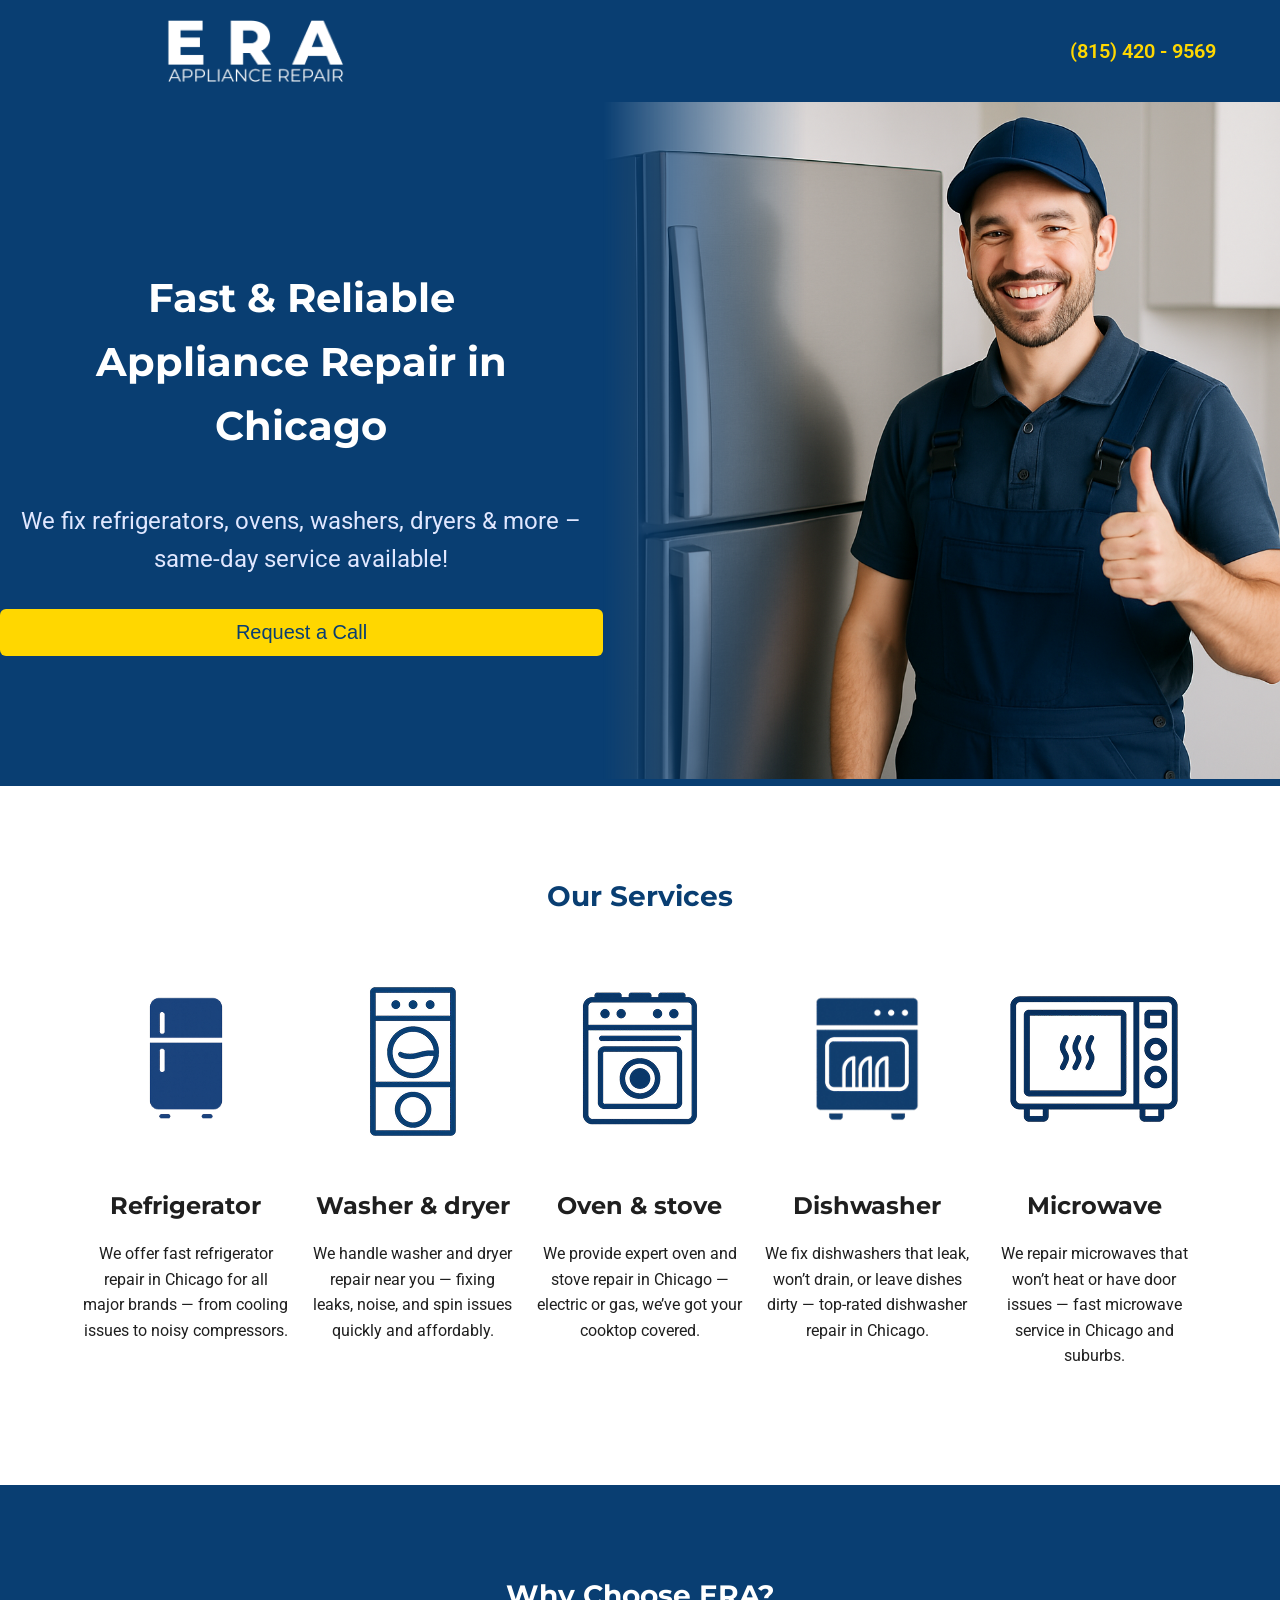
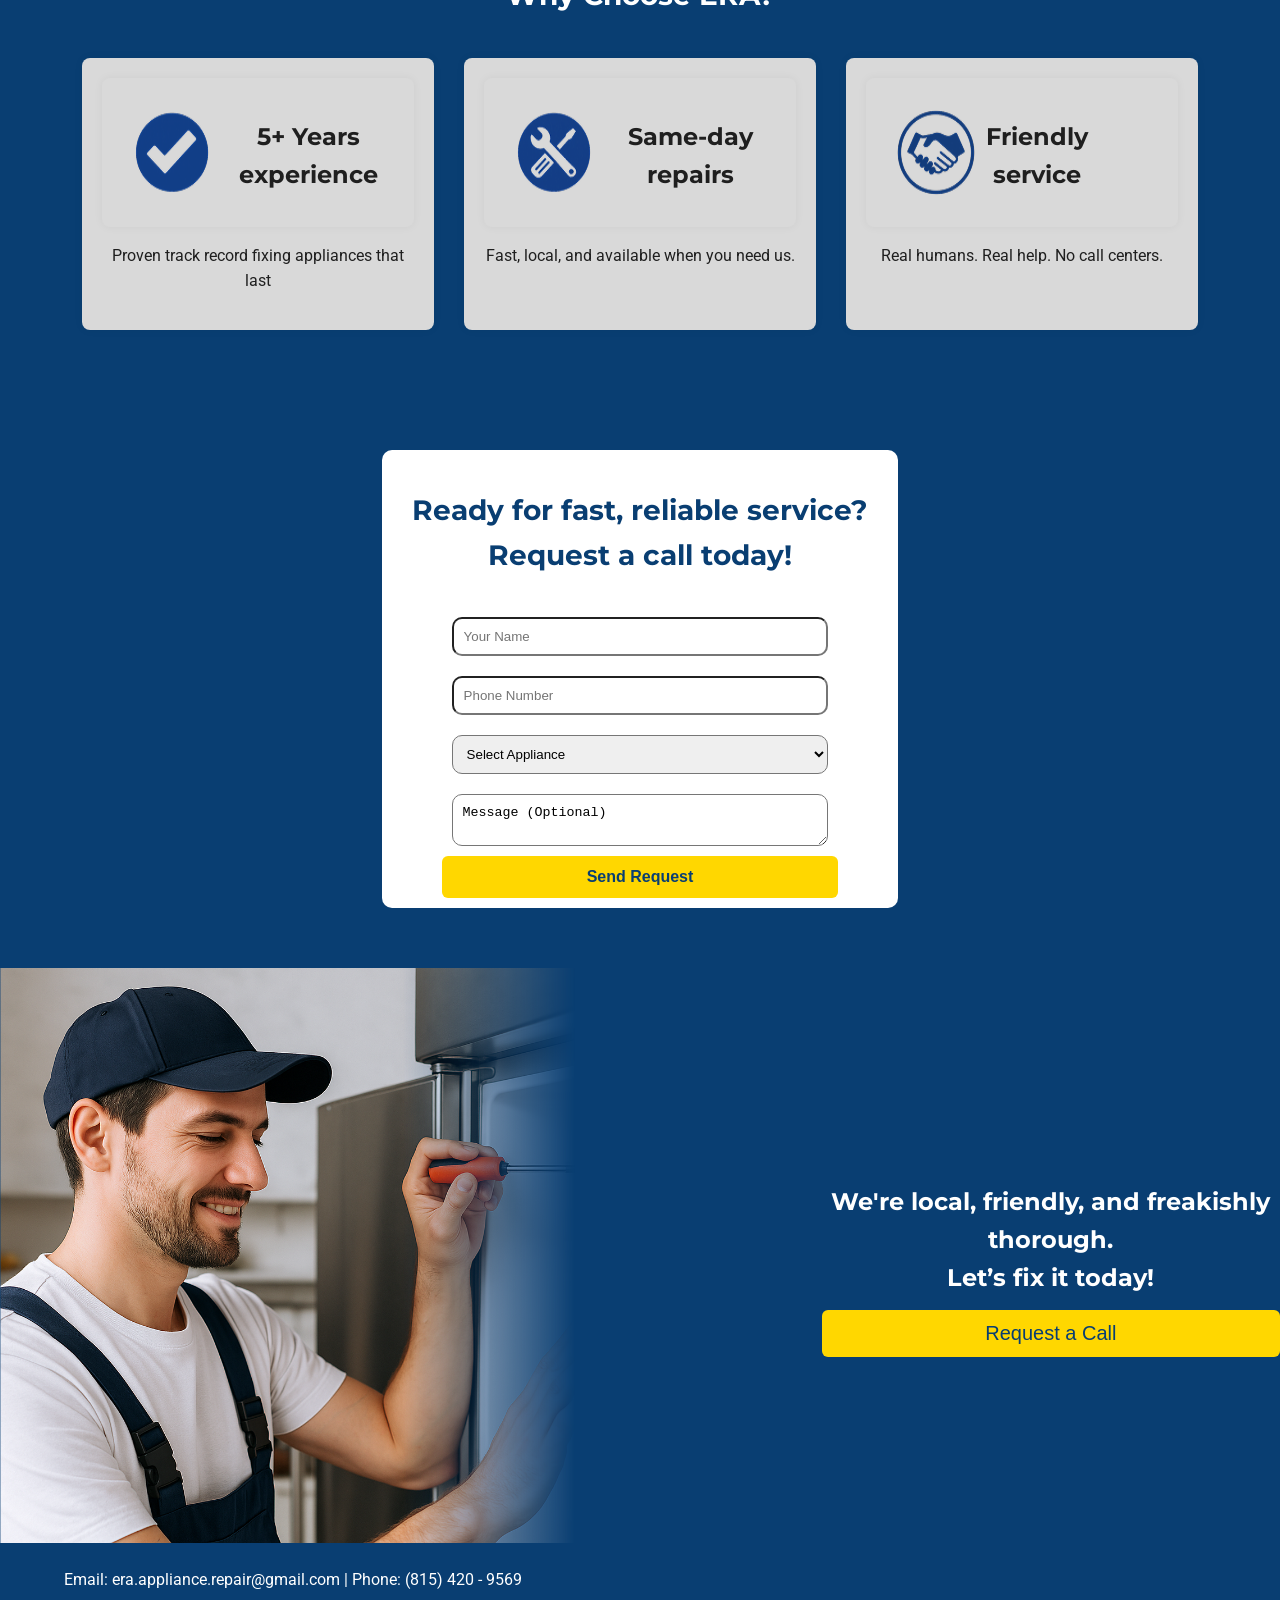
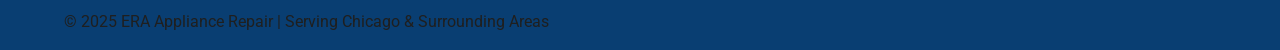
==== index.html @ 8a231f3a "Обновлены robots.txt и sitemap.xml под реальный домен" ====
<!DOCTYPE html>
<html lang="en">
<head>
  <meta charset="UTF-8">
  <meta name="viewport" content="width=device-width, initial-scale=1.0">
  <meta name="description" content="ERA Appliance Repair offers fast, reliable appliance repair services in Chicago. Same-day appointments available.">
  <meta name="keywords" content="appliance repair Chicago, refrigerator repair, washer dryer repair, oven stove repair, dishwasher repair, microwave repair">
  <meta name="author" content="ERA Appliance Repair">
  <title>ERA Appliance Repair | Fast & Reliable in Chicago</title>
  <title>ERA Appliance Repair | Chicago Appliance Services</title>
  <meta name="description" content="Fast, reliable appliance repair in Chicago. We fix refrigerators, washers, ovens, and more. Same-day service available.">
  <link rel="icon" href="images/favicon.png" type="image/png">
  <link href="https://fonts.googleapis.com/css2?family=Montserrat:wght@400;600;700&family=Roboto:wght@400;500&display=swap" rel="stylesheet">
  <link rel="stylesheet" href="styles.css">
</head>
<body>
  <header class="header">
    <div class="container">
      <img class="logo" src="Logo.png" alt="Logo Era Appliance Repair">
      <a class="call-now" href="tel:+18154209569">(815) 420 - 9569</a>
    </div>
  </header>
  <section class="hero">
    <div class="containerHero">
      <h2>Fast & Reliable Appliance Repair in Chicago</h2>
      <p>We fix refrigerators, ovens, washers, dryers & more – same-day service available!</p>
      <button class="cta-btn"><a class="requestCall" href="tel:+18154209569">Request a Call</a></button>
    </div>
    <div class="containerHero2">
      <img class="picHero" src="ChatGPT Image Apr 22, 2025, 09_10_21 PM.png" alt="Applince repair">
    </div>
  </section>
  <section class="services">
    <div class="container">
      <h3>Our Services</h3>
      <div class="service-grid">
        <div class="refrigerator">
          <img class="serviceIcon" src="refr.png" alt="Refrigerator Repair">
          <h2>Refrigerator</h2>
          <p>We offer fast refrigerator repair in Chicago for all major brands — from cooling issues to noisy compressors.</p>
        </div>
        <div class="washerDryer">
          <img class="serviceIcon" src="washer.png" alt="Washer and dryer Repair">
          <h2>Washer & dryer</h2>
          <p>We handle washer and dryer repair near you — fixing leaks, noise, and spin issues quickly and affordably.</p>
        </div>
        <div class="ovenStove">
          <img class="serviceIcon" src="oven.png" alt="Oven and stove Repair">
          <h2>Oven & stove</h2>
          <p>We provide expert oven and stove repair in Chicago — electric or gas, we’ve got your cooktop covered.</p>
        </div>
        <div class="dishwasher">
          <img class="serviceIcon" src="dish.png" alt="Dishwasher Repair">
          <h2>Dishwasher</h2>
          <p>We fix dishwashers that leak, won’t drain, or leave dishes dirty — top-rated dishwasher repair in Chicago.</p>
        </div>
        <div class="microwave">
          <img class="serviceIcon" src="micro.png" alt="Microwave Repair">
          <h2>Microwave</h2>
          <p>We repair microwaves that won’t heat or have door issues — fast microwave service in Chicago and suburbs.</p>
        </div>
      </div>
    </div>
  </section>
  <section class="why-choose">
    <div class="container">
      <h3>Why Choose ERA?</h3>
      <div class="why-grid">
        <div class="whyItem">
          <div class="whyItemInside">
            <img class="picWhy" src="whyItem1.png" alt="Choose appliance repair">
            <h2>5+ Years experience</h2>
          </div>
          <p>Proven track record fixing appliances that last</p>
        </div>
        <div class="whyItem">
          <div class="whyItemInside">
            <img class="picWhy" src="whyItem2.png" alt="Choose appliance repair">
            <h2>Same-day repairs</h2>
          </div>
          <p>Fast, local, and available when you need us.</p>
        </div>
        <div class="whyItem">
          <div class="whyItemInside">
            <img class="picWhy" src="whyItem3.png" alt="Choose appliance repair">
            <h2>Friendly <br> service</h2>
          </div>
          <p>Real humans. Real help. No call centers.</p>
        </div>
      </div>
    </div>
  </section>
  <section class="callback-form">
    <div class="containerForm">
      <h3>Ready for fast, reliable service? <br> Request a call today!</h3>
      <form action="https://formspree.io/f/xyyrgqja" method="POST">
        <input type="text" name="name" placeholder="Your Name" required>
        <input type="tel" name="phone" placeholder="Phone Number" required>
        <select name="appliance" required>
          <option value="">Select Appliance</option>
          <option value="refrigerator">Refrigerator</option>
          <option value="washer">Washer / Dryer</option>
          <option value="oven">Oven / Stove</option>
          <option value="dishwasher">Dishwasher</option>
          <option value="microwave">Microwave</option>
        </select>
        <textarea name="message" >Message (Optional)</textarea>
        <input type="text" name="_gotcha" style="display:none">
        <input type="hidden" name="_subject" value="New request from ERA Appliance Repair">
        <button class="cta-btn" type="submit">Send Request</button>
      </form>
    </div>
  </section>
  <section class="closing">
    <div class="containerFinal">
      <div>
        <img class="picFinal" src="Refrigerator Repair in Progress.png">
      </div>
      <div class="finalInside">        
        <h2 class="finalInsideTxt">We're local, friendly, and freakishly thorough. <br> Let’s fix it today!</h2>
        <button class="cta-btn"><a class="requestCall" href="tel:+18154209569">Request a Call</a></button>
      </div>
    </div>
  </section>
  <footer class="footer">
    <div class="container">
      <p class="footerTxt">Email: <a href="mailto:era.appliance.repair@gmail.com">era.appliance.repair@gmail.com</a> | Phone: <a href="tel:+18154209569">(815) 420 - 9569</a></p>
      <p>&copy; 2025 ERA Appliance Repair | Serving Chicago & Surrounding Areas</p> 
    </div>
  </footer>
</body>
</html>
---- styles.css ----
body {
    margin: 0;
    font-family: 'Roboto', sans-serif;
    background-color: #093E72;
    color: #1f1f1f;
    line-height: 1.6;
  }
  h1, h2, h3 {
    font-family: 'Montserrat', sans-serif;
    margin-bottom: 0.5em;
  }
  .container {
    width: 90%;
    max-width: 1200px;
    margin: 0 auto;
  }
  .cta-btn {
    background-color: #FFD700;
    color: #093E72;
    border: none;
    padding: 12px 24px;
    font-size: 16px;
    font-weight: 600;
    cursor: pointer;
    border-radius: 6px;
    transition: background-color 0.3s ease;
  }
  .cta-btn:hover {
    background-color: #f6c800;
  }
  .header {
    background-color: #093E72;
    color: white;
    padding: 20px 0;
  }
  .header .container {
    display: flex;
    justify-content: space-between;
    align-items: center;
  }
  .logo {
    width: 180px;
    margin-left: 100px;
  }
  .call-now {
    color: #FFD700;
    text-decoration: none;
    font-weight: 600;
    font-size: 20px;
  }
  .hero {
    display: flex;
    background-color: #093E72;
    text-align: center;
  }
  .containerHero {
    display: flex;
    flex-direction: column;
    justify-content: center;
  }
  .picHero {
    width: 100%;
    height: auto;
    -webkit-mask-image: linear-gradient(to right, transparent 0%, black 30%);
    mask-image: linear-gradient(to right, transparent 0%, black 30%);
  }
  .hero h2 {
    font-size: 40px;
    color: #ffffff;
    width: 80%;
    align-self: center;
  }
  .hero p {
    font-size: 24px;
    color: #E0E7FF;
    margin-bottom: 30px;
  }
  .requestCall {
    color: #093E72;
    text-decoration: none;
    font-weight: 500;
    font-size: 20px;
  }
  .services {
    padding: 60px 20px;
    background-color: #ffffff;
    text-align: center;
  }
  .serviceIcon {
    width: 200px;
  }
  .services h3 {
    font-size: 28px;
    color: #093E72;
    margin-bottom: 40px;
  }
  .service-grid {
    display: grid;
    grid-template-columns: repeat(auto-fit, minmax(200px, 1fr));
    gap: 20px;
    margin-bottom: 40px;
  }
  .why-choose {
    padding: 60px 20px;
    text-align: center;
  }
  .whyItem {
    display: flex;
    flex-direction: column;
  }
  .whyItemInside {
    display: flex;
  }
  .why-choose h3 {
    font-size: 28px;
    color: #fff;
    margin-bottom: 40px;
  }
  .why-grid {
    display: grid;
    grid-template-columns: repeat(auto-fit, minmax(220px, 1fr));
    gap: 30px;
  }
  .why-grid div {
    background: #D9D9D9;
    border-radius: 8px;
    padding: 20px;
    box-shadow: 0 0 10px rgba(0, 0, 0, 0.05);
  }
  .callback-form {
    padding: 60px 20px;
    text-align: center;
  }
  input, select, textarea {
    padding: 10px;
    border-radius: 10px;
    margin: 10px;
  }
  form {
    width: 80%;
  }
  .containerForm {
    display: flex;
    flex-direction: column;
 border-radius: 10px;
    align-items: center;
    width: 40%;
 padding: 10px;
    margin: 0 auto;
    background-color: #ffffff;
  }
  .callback-form h3 {
    font-size: 28px;
    color: #093E72;
    margin-bottom: 30px;
  }
  .callback-form form {
    max-width: 500px;
    margin: 0 auto;
    display: flex;
    flex-direction: column;
  }
  .containerFinal {
    display: flex;
  }
 .picFinal {
  width: 70%;
  height: auto;
  transform: scaleX(-1);
  -webkit-mask-image: linear-gradient(to right, transparent 0%, black 30%);
  mask-image: linear-gradient(to right, transparent 0%, black 30%);
 }
 .finalInside {
  display: flex;
  flex-direction: column;
  justify-content: center;
 }
 .finalInsideTxt {
  color: #ffffff;
  text-align: center;
 }
 .footerTxt {
  color: #fff;
 }
 a {
  text-decoration: none;
  color: #fff;
 }
 html {
  scroll-behavior: smooth;
}
 @media (max-width: 768px) {
  .header .container {
    flex-direction: column;
    gap: 10px;
    text-align: center;
  }
  .service-grid,
  .why-grid {
    grid-template-columns: 1fr !important;
  }
  .callback-form form {
    width: 100%;
  }
  .cta-btn {
    width: 100%;
  }
  img {
    max-width: 100%;
    height: auto;
  }
  .hero h2 {
    font-size: 28px;
  }
  .hero p {
    font-size: 16px;
  }
}
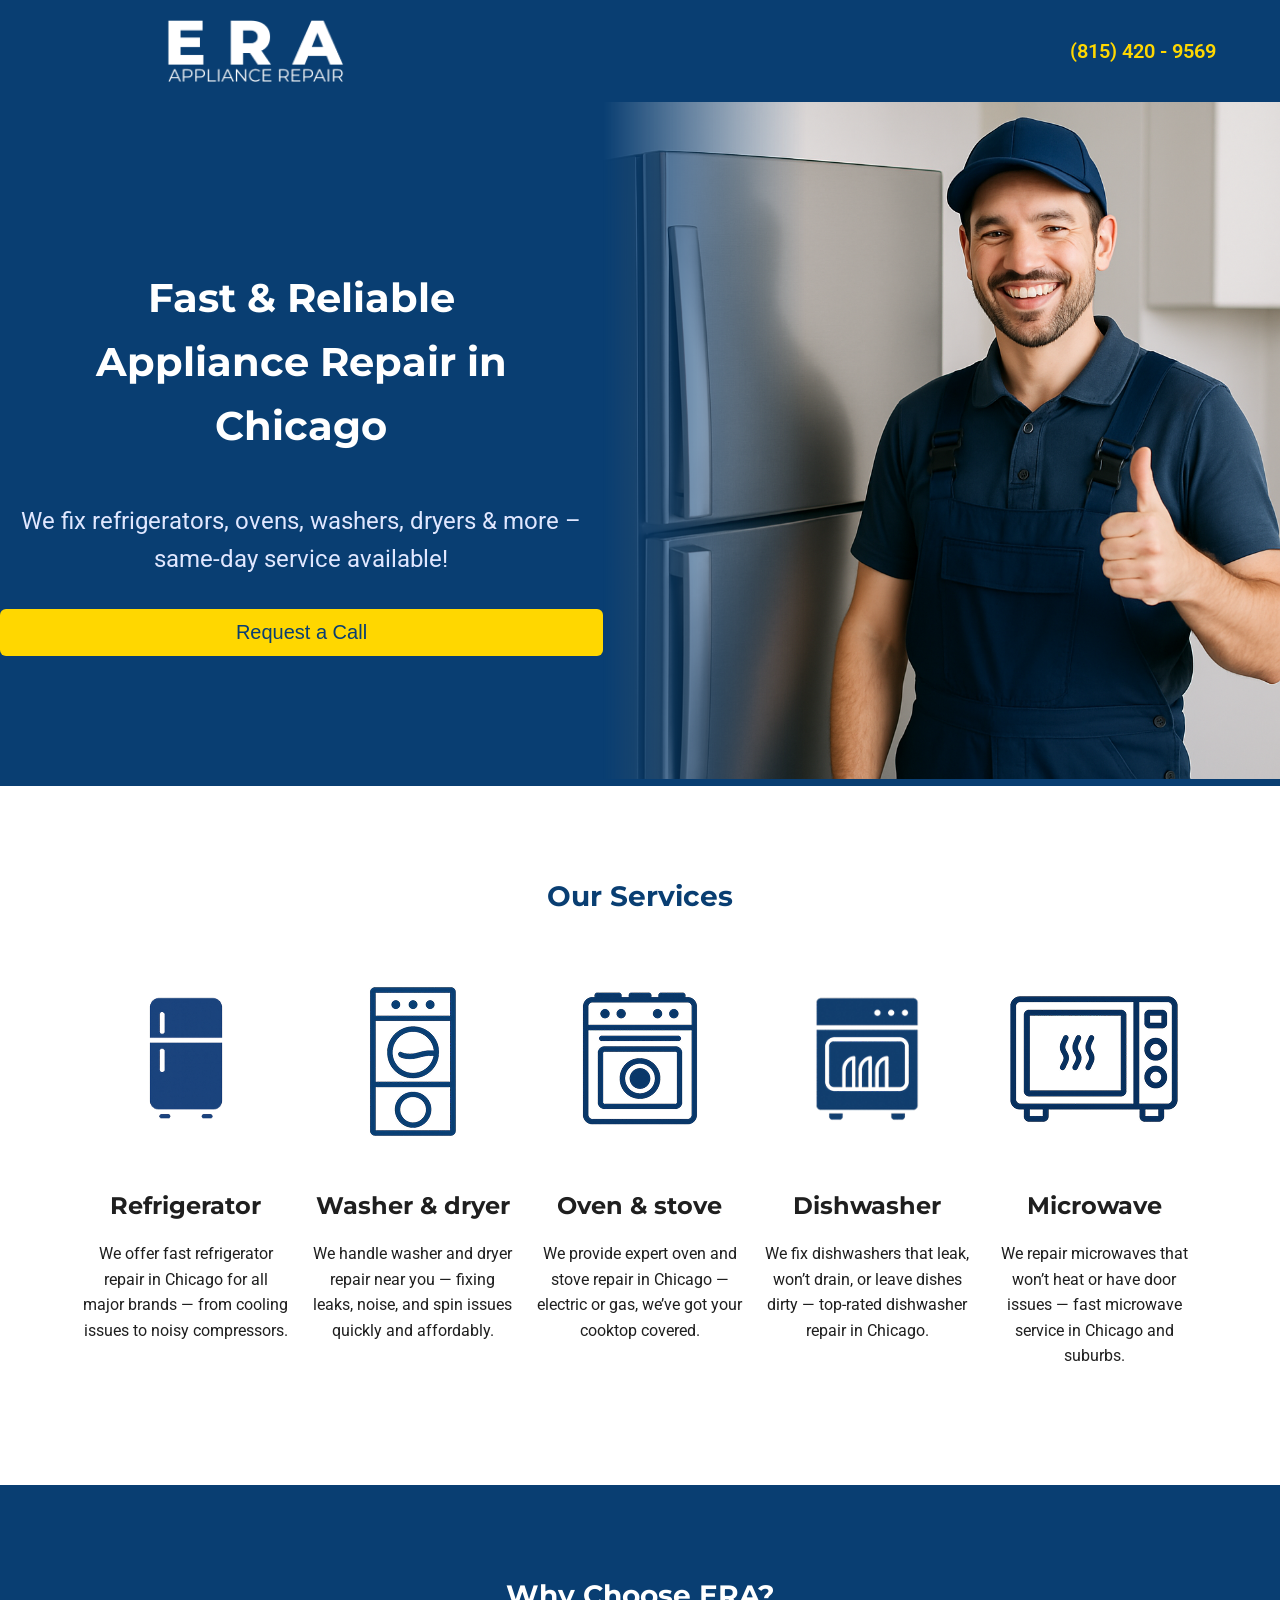
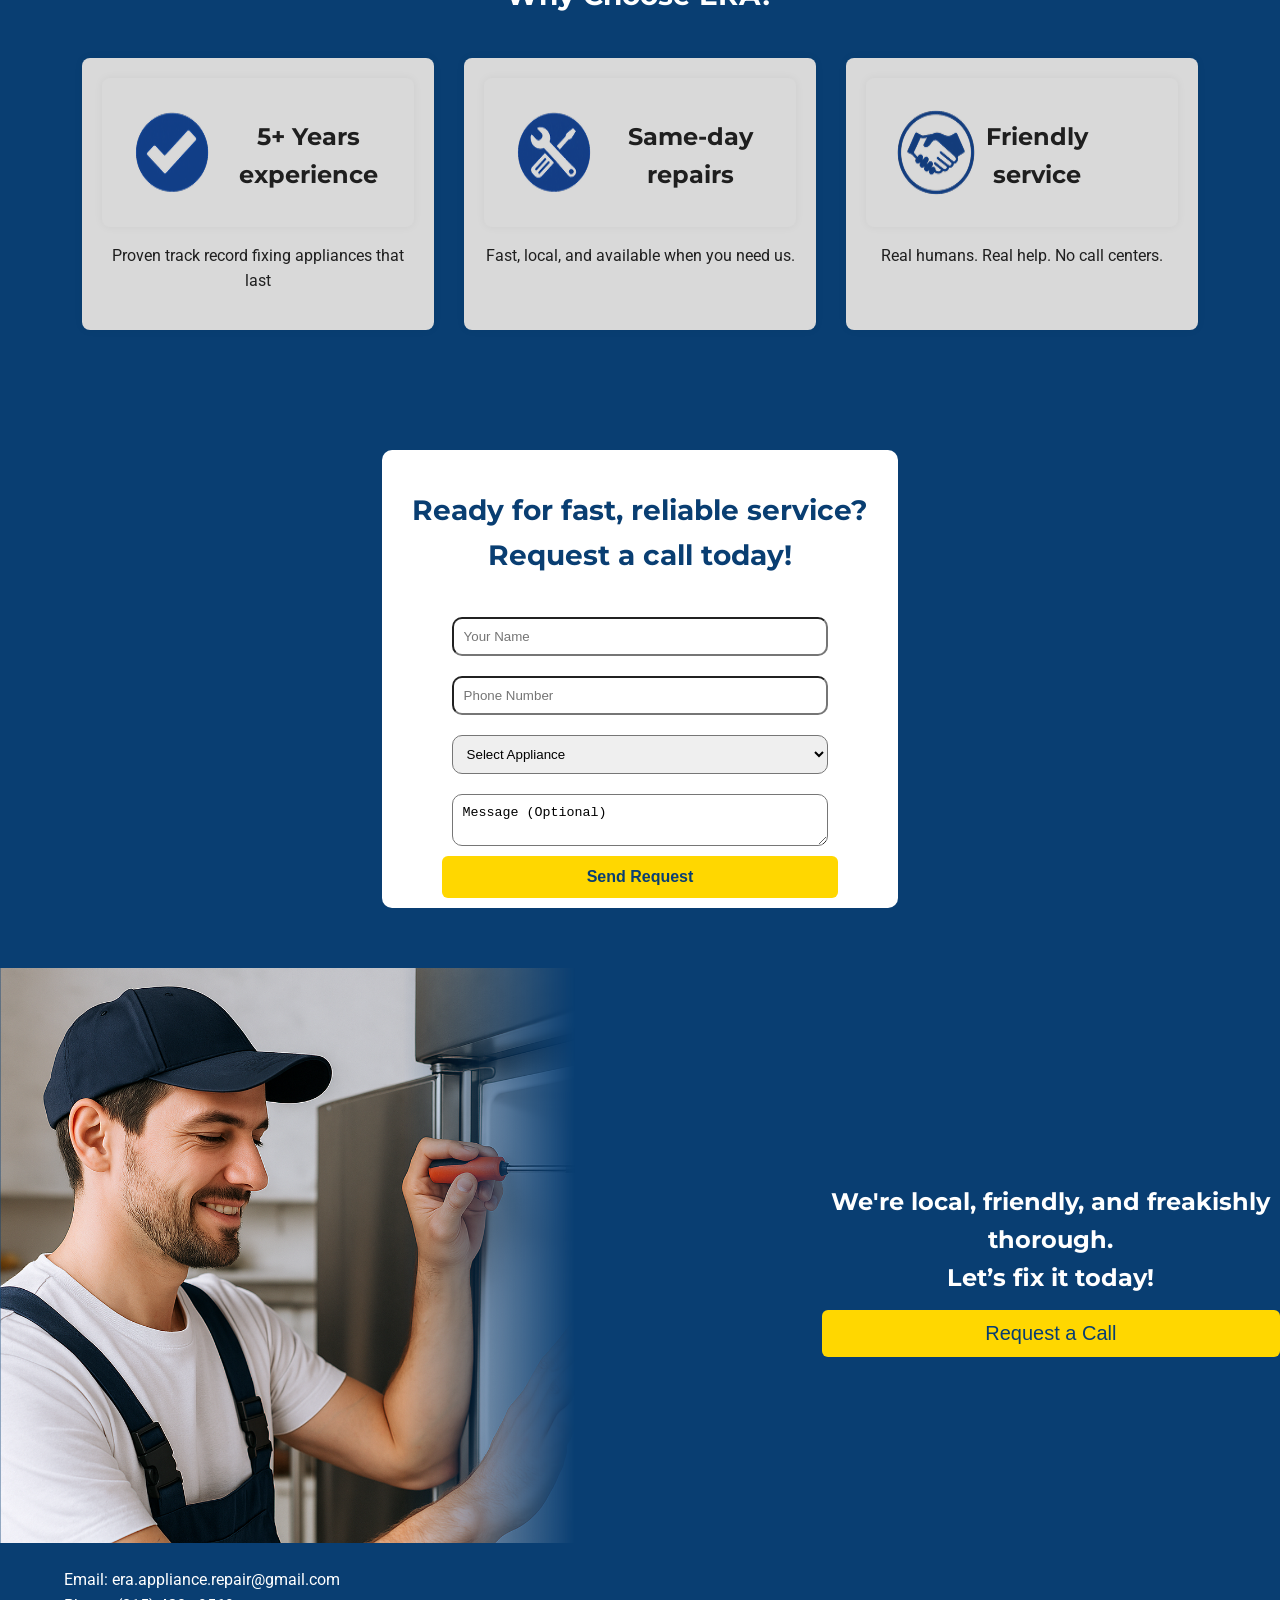
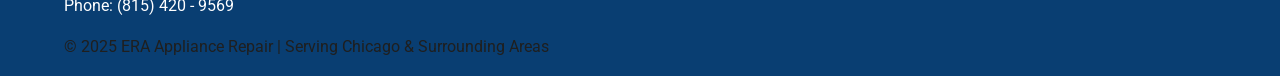
==== commit 8baf3dac: "Обновлены robots.txt и sitemap.xml под реальный домен" ====
--- a/index.html
+++ b/index.html
@@ -124,7 +124,7 @@
   </section>
   <footer class="footer">
     <div class="container">
-      <p class="footerTxt">Email: <a href="mailto:era.appliance.repair@gmail.com">era.appliance.repair@gmail.com</a> | Phone: <a href="tel:+18154209569">(815) 420 - 9569</a></p>
+      <p class="footerTxt">Email: <a href="mailto:era.appliance.repair@gmail.com">era.appliance.repair@gmail.com</a> <br> Phone: <a href="tel:+18154209569">(815) 420 - 9569</a></p>
       <p>&copy; 2025 ERA Appliance Repair | Serving Chicago & Surrounding Areas</p> 
     </div>
   </footer>
--- a/styles.css
+++ b/styles.css
@@ -195,6 +195,10 @@
     gap: 10px;
     text-align: center;
   }
+ .hero {
+  display: flex;
+  flex-direction: column;
+ }
   .service-grid,
   .why-grid {
     grid-template-columns: 1fr !important;
@@ -215,4 +219,17 @@
   .hero p {
     font-size: 16px;
   }
+  .logo {
+    margin: 0;
+  }
+  .serviceIcon {
+    width: 100px;
+  }
+  .containerForm {
+    width: 80%;
+  }
+  .containerFinal {
+    display: flex;
+    flex-direction: column;
+  }
 }
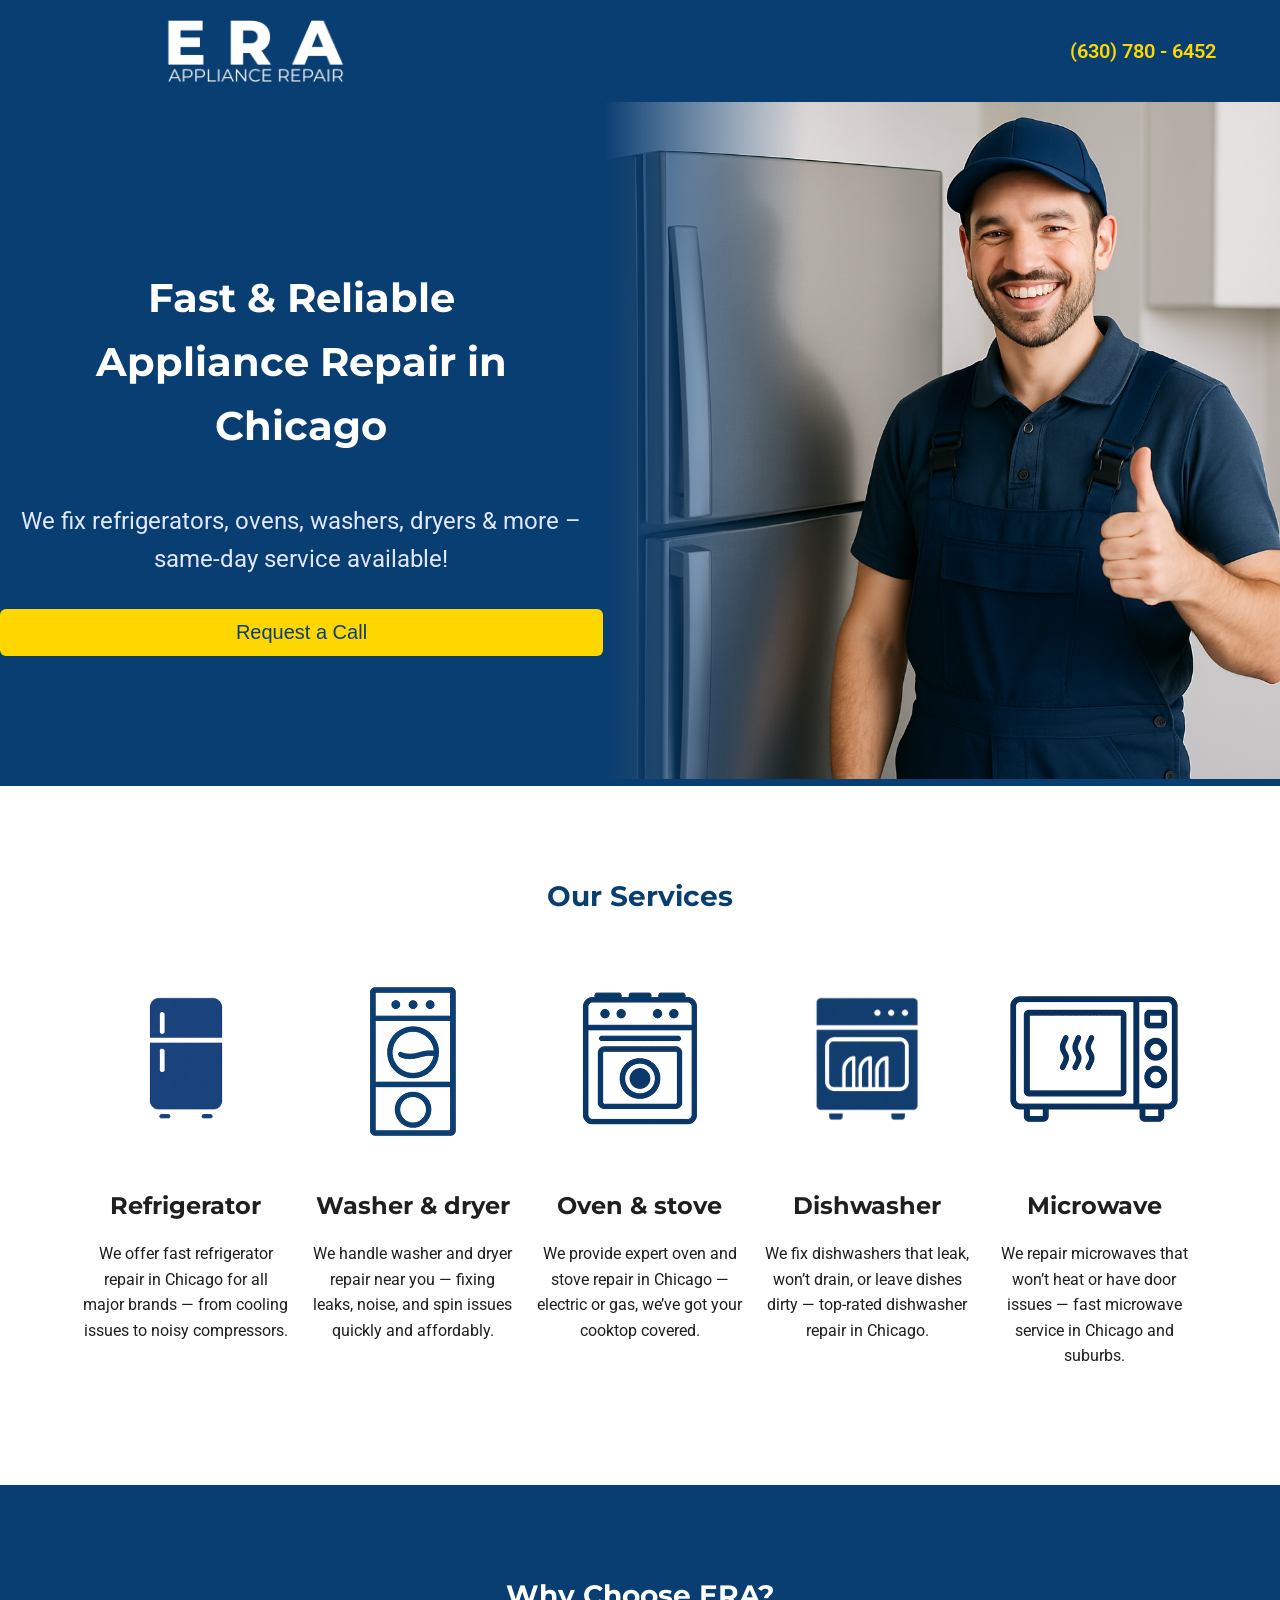
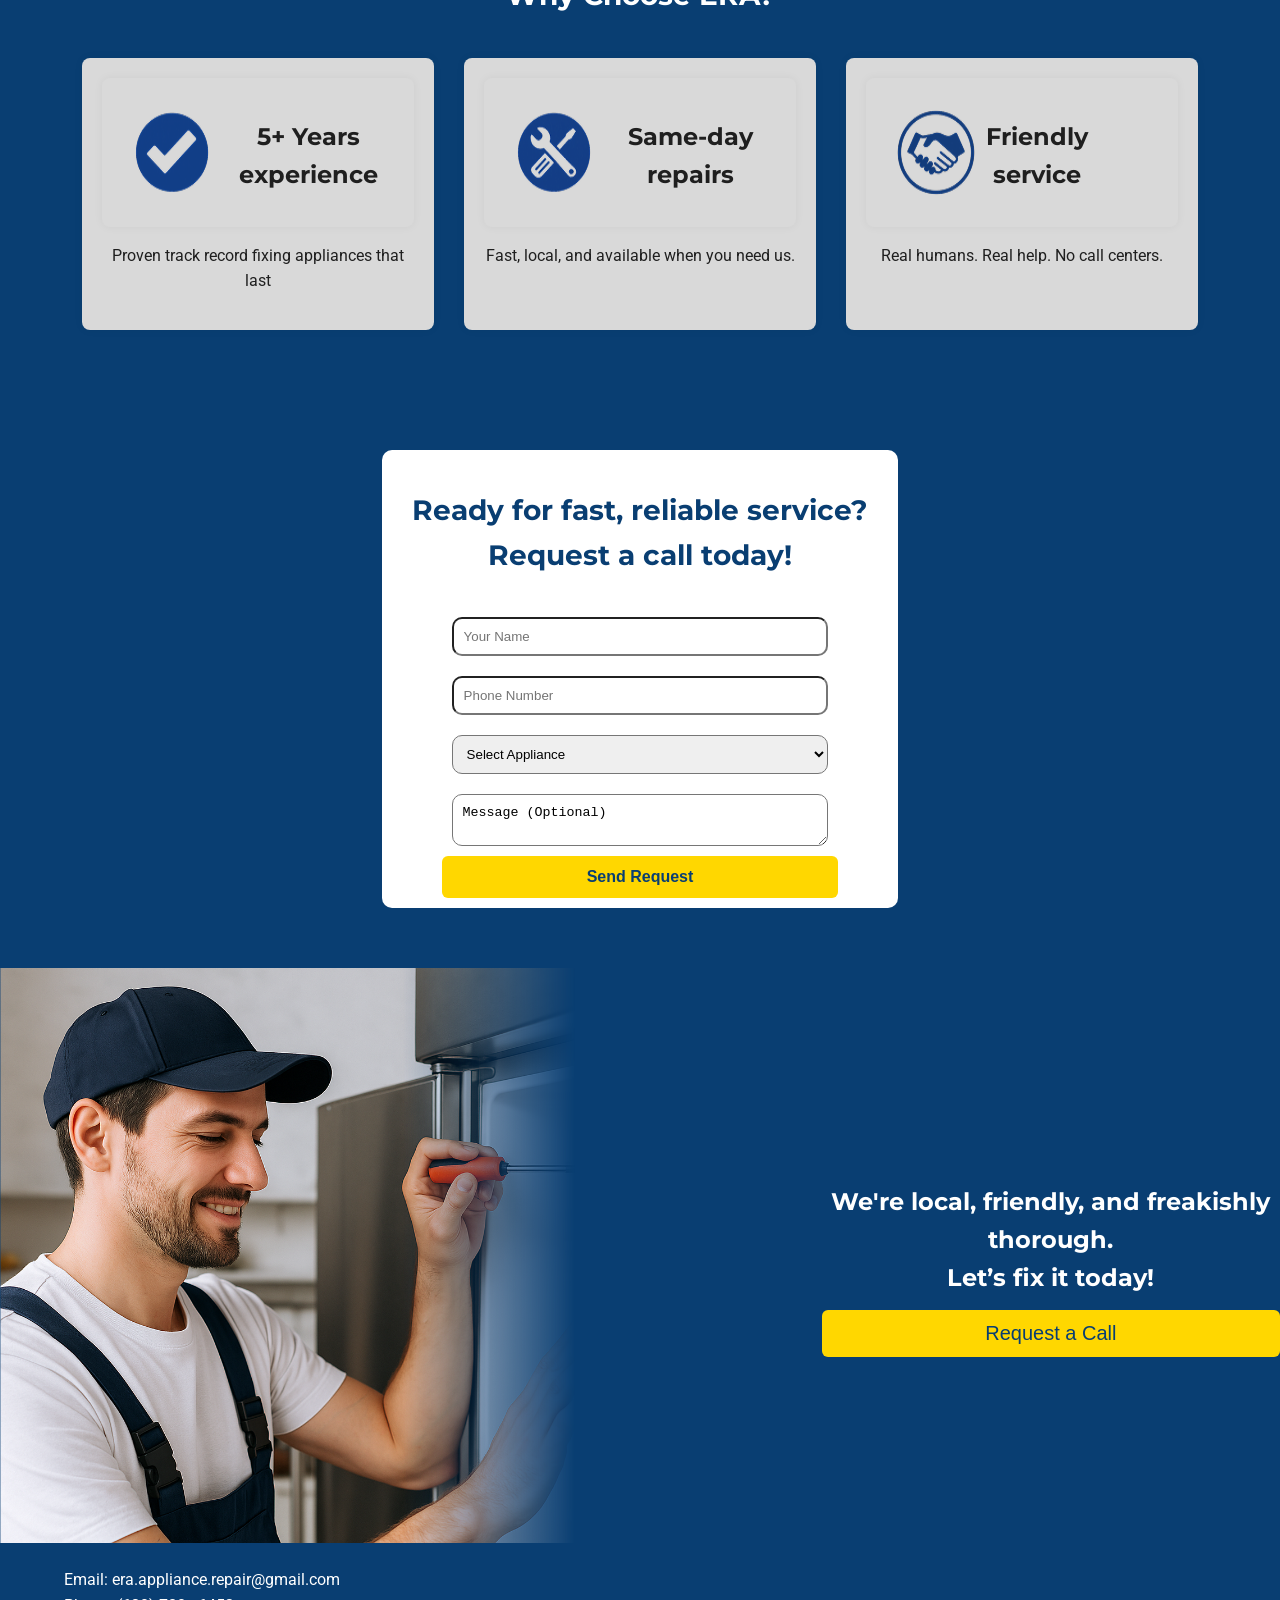
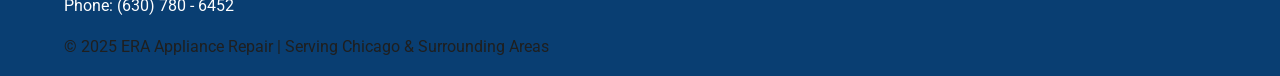
==== commit 54906477: "new tel" ====
--- a/index.html
+++ b/index.html
@@ -17,14 +17,14 @@
   <header class="header">
     <div class="container">
       <img class="logo" src="Logo.png" alt="Logo Era Appliance Repair">
-      <a class="call-now" href="tel:+18154209569">(815) 420 - 9569</a>
+      <a class="call-now" href="tel:+16307806452">(630) 780 - 6452</a>
     </div>
   </header>
   <section class="hero">
     <div class="containerHero">
       <h2>Fast & Reliable Appliance Repair in Chicago</h2>
       <p>We fix refrigerators, ovens, washers, dryers & more – same-day service available!</p>
-      <button class="cta-btn"><a class="requestCall" href="tel:+18154209569">Request a Call</a></button>
+      <button class="cta-btn"><a class="requestCall" href="tel:+16307806452">Request a Call</a></button>
     </div>
     <div class="containerHero2">
       <img class="picHero" src="ChatGPT Image Apr 22, 2025, 09_10_21 PM.png" alt="Applince repair">
@@ -124,7 +124,7 @@
   </section>
   <footer class="footer">
     <div class="container">
-      <p class="footerTxt">Email: <a href="mailto:era.appliance.repair@gmail.com">era.appliance.repair@gmail.com</a> <br> Phone: <a href="tel:+18154209569">(815) 420 - 9569</a></p>
+      <p class="footerTxt">Email: <a href="mailto:era.appliance.repair@gmail.com">era.appliance.repair@gmail.com</a> <br> Phone: <a href="tel:+16307806452">(630) 780 - 6452</a></p>
       <p>&copy; 2025 ERA Appliance Repair | Serving Chicago & Surrounding Areas</p> 
     </div>
   </footer>
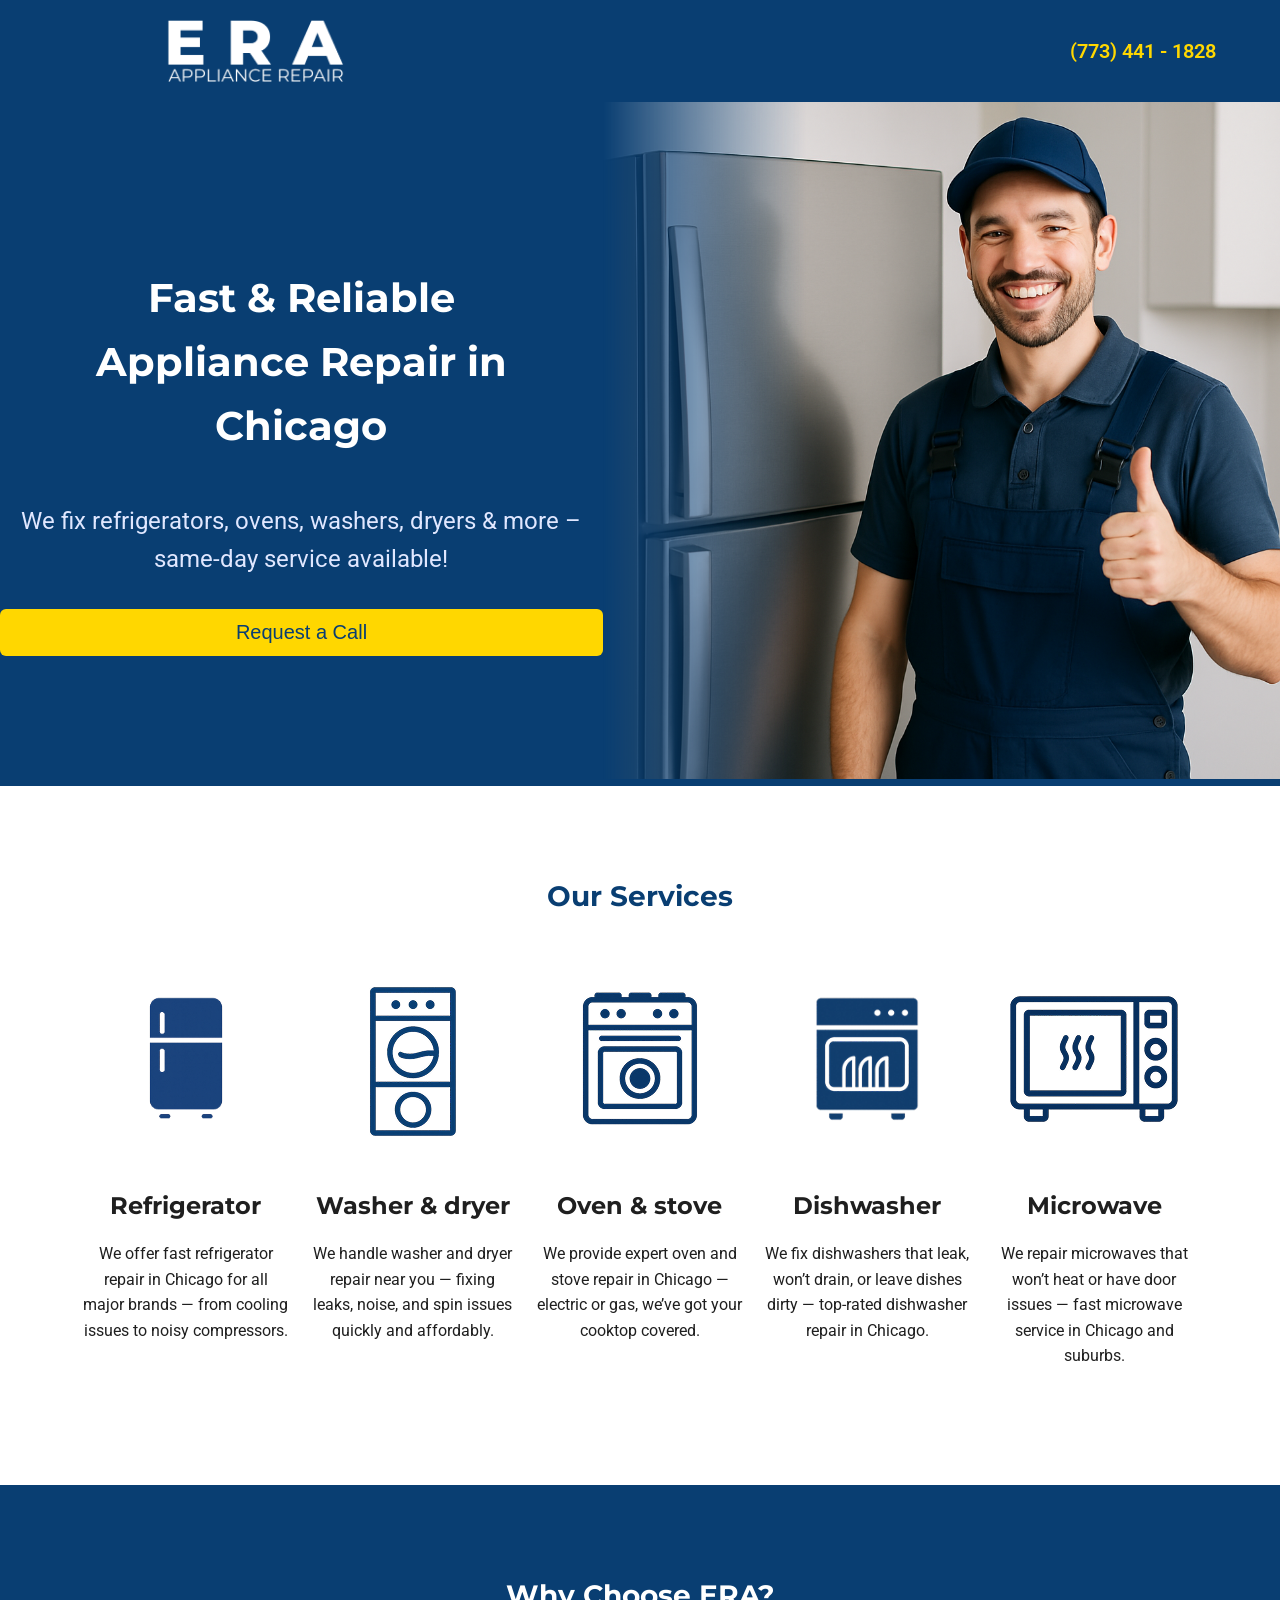
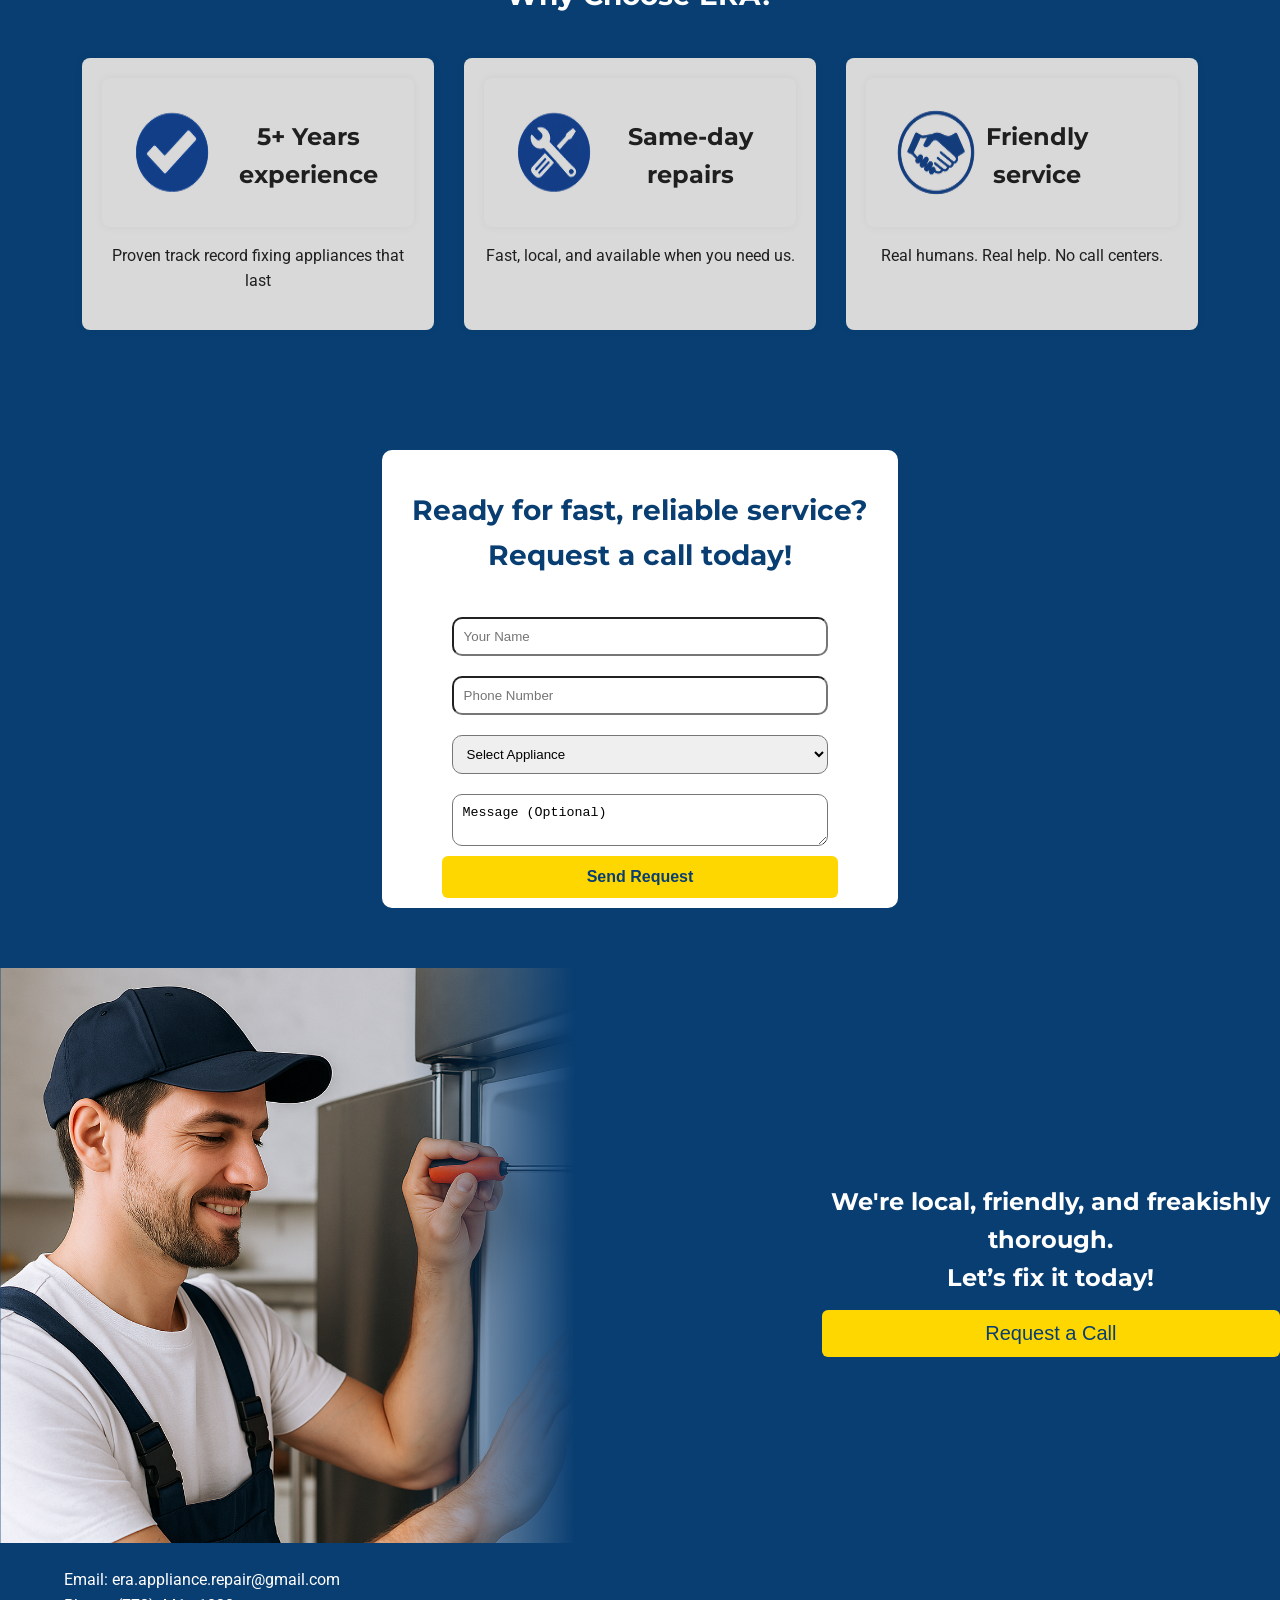
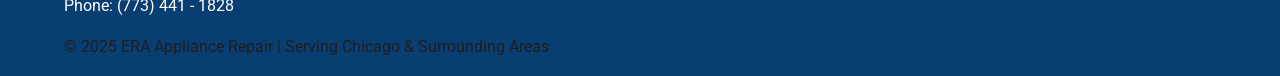
==== commit 1daf45bc: "new" ====
--- a/index.html
+++ b/index.html
@@ -17,14 +17,14 @@
   <header class="header">
     <div class="container">
       <img class="logo" src="Logo.png" alt="Logo Era Appliance Repair">
-      <a class="call-now" href="tel:+16307806452">(630) 780 - 6452</a>
+      <a class="call-now" href="tel:+17734411828">(773) 441 - 1828</a>
     </div>
   </header>
   <section class="hero">
     <div class="containerHero">
       <h2>Fast & Reliable Appliance Repair in Chicago</h2>
       <p>We fix refrigerators, ovens, washers, dryers & more – same-day service available!</p>
-      <button class="cta-btn"><a class="requestCall" href="tel:+16307806452">Request a Call</a></button>
+      <button class="cta-btn"><a class="requestCall" href="tel:+17734411828">Request a Call</a></button>
     </div>
     <div class="containerHero2">
       <img class="picHero" src="ChatGPT Image Apr 22, 2025, 09_10_21 PM.png" alt="Applince repair">
@@ -118,13 +118,13 @@
       </div>
       <div class="finalInside">        
         <h2 class="finalInsideTxt">We're local, friendly, and freakishly thorough. <br> Let’s fix it today!</h2>
-        <button class="cta-btn"><a class="requestCall" href="tel:+18154209569">Request a Call</a></button>
+        <button class="cta-btn"><a class="requestCall" href="tel:+17734411828">Request a Call</a></button>
       </div>
     </div>
   </section>
   <footer class="footer">
     <div class="container">
-      <p class="footerTxt">Email: <a href="mailto:era.appliance.repair@gmail.com">era.appliance.repair@gmail.com</a> <br> Phone: <a href="tel:+16307806452">(630) 780 - 6452</a></p>
+      <p class="footerTxt">Email: <a href="mailto:era.appliance.repair@gmail.com">era.appliance.repair@gmail.com</a> <br> Phone: <a href="tel:+17734411828">(773) 441 - 1828</a></p>
       <p>&copy; 2025 ERA Appliance Repair | Serving Chicago & Surrounding Areas</p> 
     </div>
   </footer>
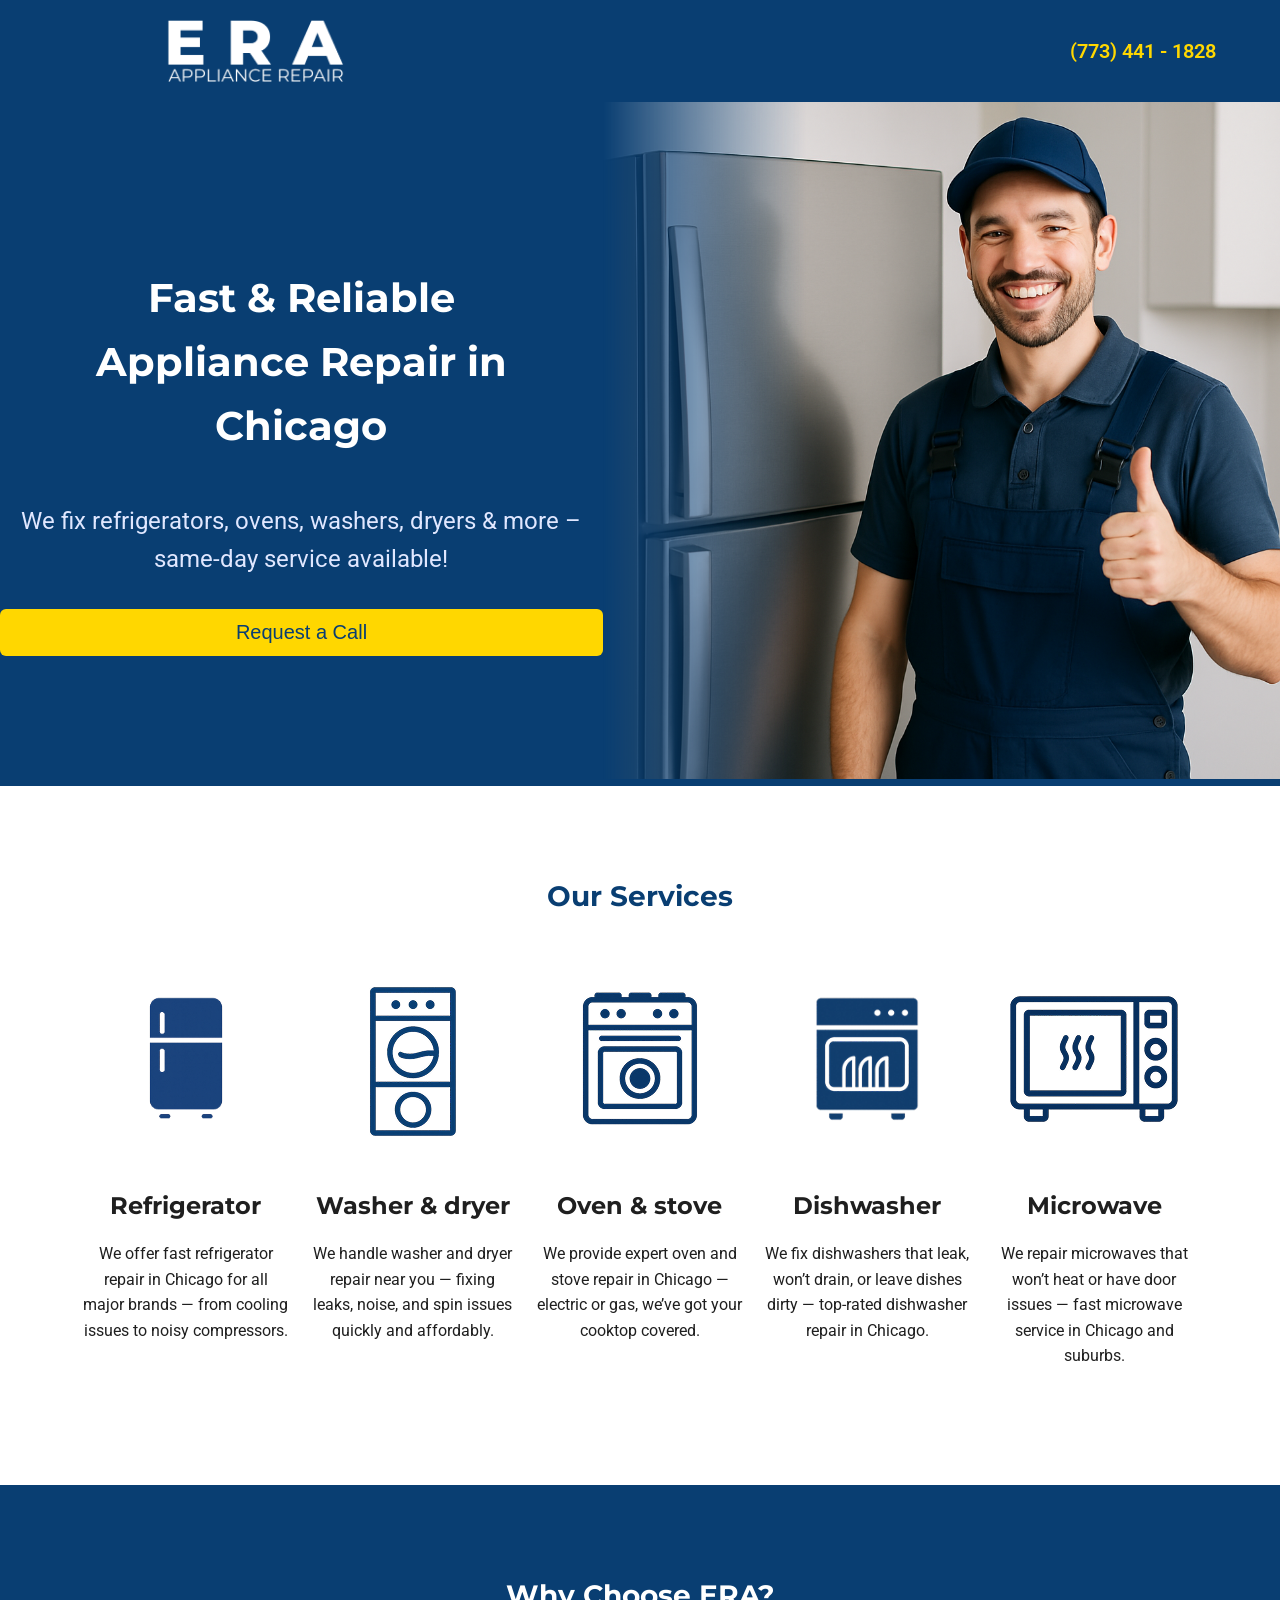
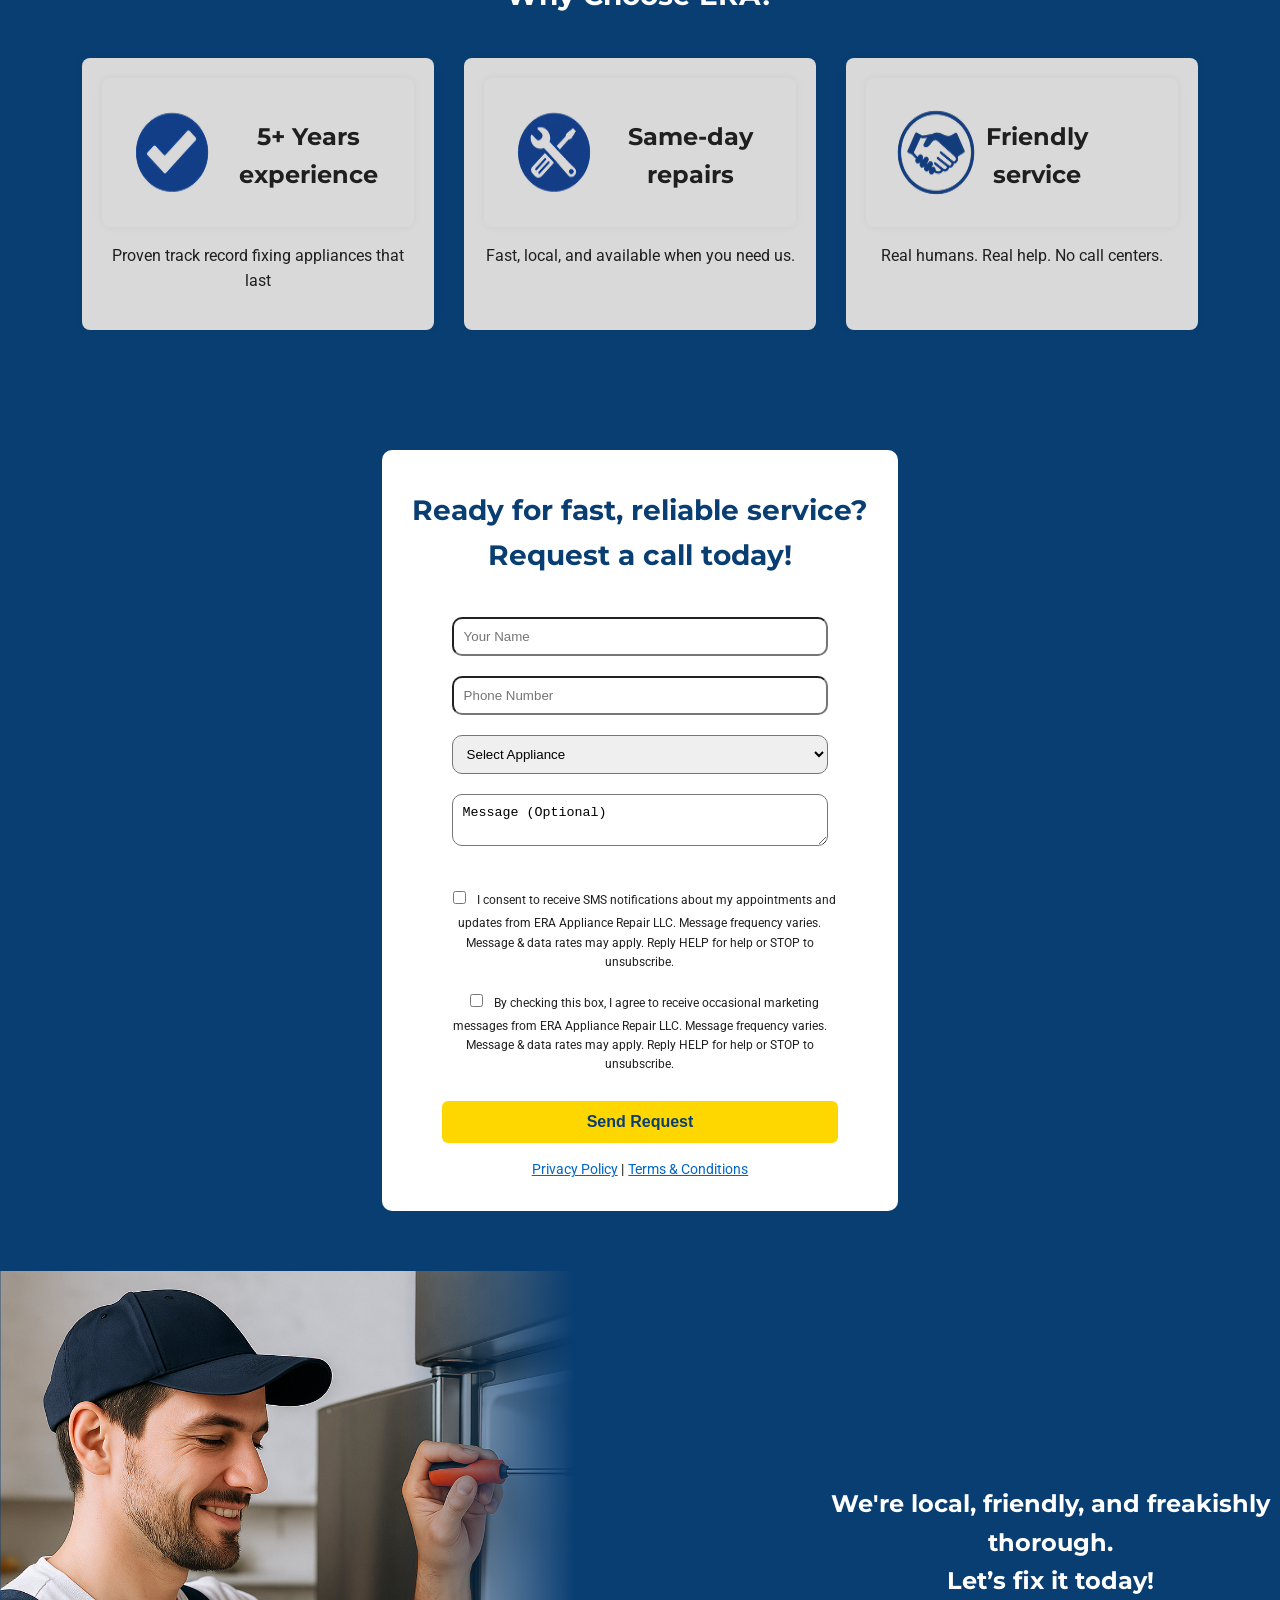
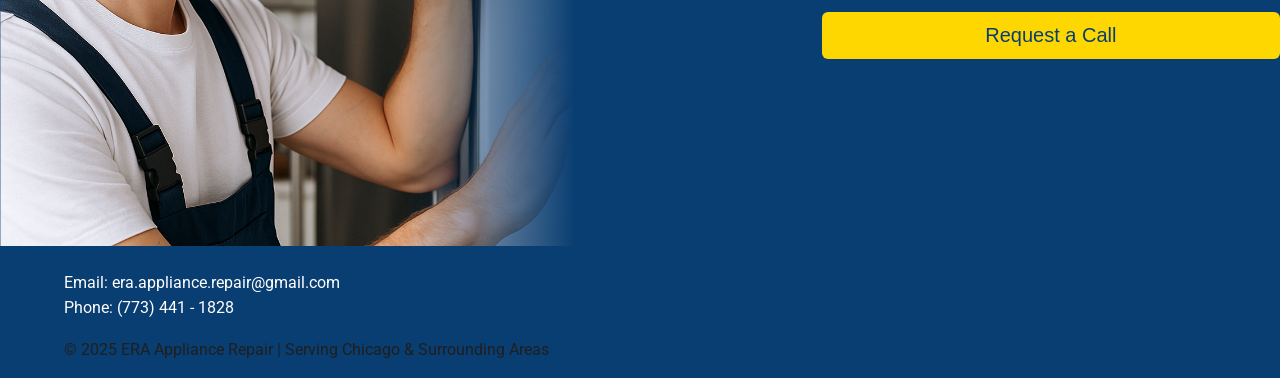
==== commit df677d20: "new" ====
--- a/index.html
+++ b/index.html
@@ -94,9 +94,9 @@
     <div class="containerForm">
       <h3>Ready for fast, reliable service? <br> Request a call today!</h3>
       <form action="https://formspree.io/f/xyyrgqja" method="POST">
-        <input type="text" name="name" placeholder="Your Name" required>
-        <input type="tel" name="phone" placeholder="Phone Number" required>
-        <select name="appliance" required>
+        <input type="text" name="name" placeholder="Your Name">
+        <input type="tel" name="phone" placeholder="Phone Number">
+        <select name="appliance">
           <option value="">Select Appliance</option>
           <option value="refrigerator">Refrigerator</option>
           <option value="washer">Washer / Dryer</option>
@@ -107,7 +107,20 @@
         <textarea name="message" >Message (Optional)</textarea>
         <input type="text" name="_gotcha" style="display:none">
         <input type="hidden" name="_subject" value="New request from ERA Appliance Repair">
+        <div class="chckbx" style="margin: 25px 0 15px 0;">
+          <label style="display: block; margin-bottom: 12px; cursor: pointer;"><input type="checkbox" name="consent" style="margin-right: 8px;">
+          I consent to receive SMS notifications about my appointments and updates from ERA Appliance Repair LLC. Message frequency varies. Message & data rates may apply. Reply HELP for help or STOP to unsubscribe.
+          </label>
+          <label style="display: block; margin-bottom: 12px; cursor: pointer;"><input type="checkbox" name="message" style="margin-right: 8px;">
+          By checking this box, I agree to receive occasional marketing messages from ERA Appliance Repair LLC. Message frequency varies. Message & data rates may apply. Reply HELP for help or STOP to unsubscribe.
+          </label>
+        </div>
         <button class="cta-btn" type="submit">Send Request</button>
+        <div style="text-align: center; margin: 15px 0 20px 0; font-size: 14px;">
+          <a href="privacy-policy.html" target="_blank" style="color: #0066cc; text-decoration: underline;">Privacy Policy</a>
+          <span style="margin: 0.8px;">|</span>
+          <a href="terms.html" target="_blank" style="color: #0066cc; text-decoration: underline;">Terms & Conditions</a>
+        </div>
       </form>
     </div>
   </section>
--- a/styles.css
+++ b/styles.css
@@ -189,6 +189,9 @@
  html {
   scroll-behavior: smooth;
 }
+ .chckbx {
+  font-size: 12px;
+ }
  @media (max-width: 768px) {
   .header .container {
     flex-direction: column;
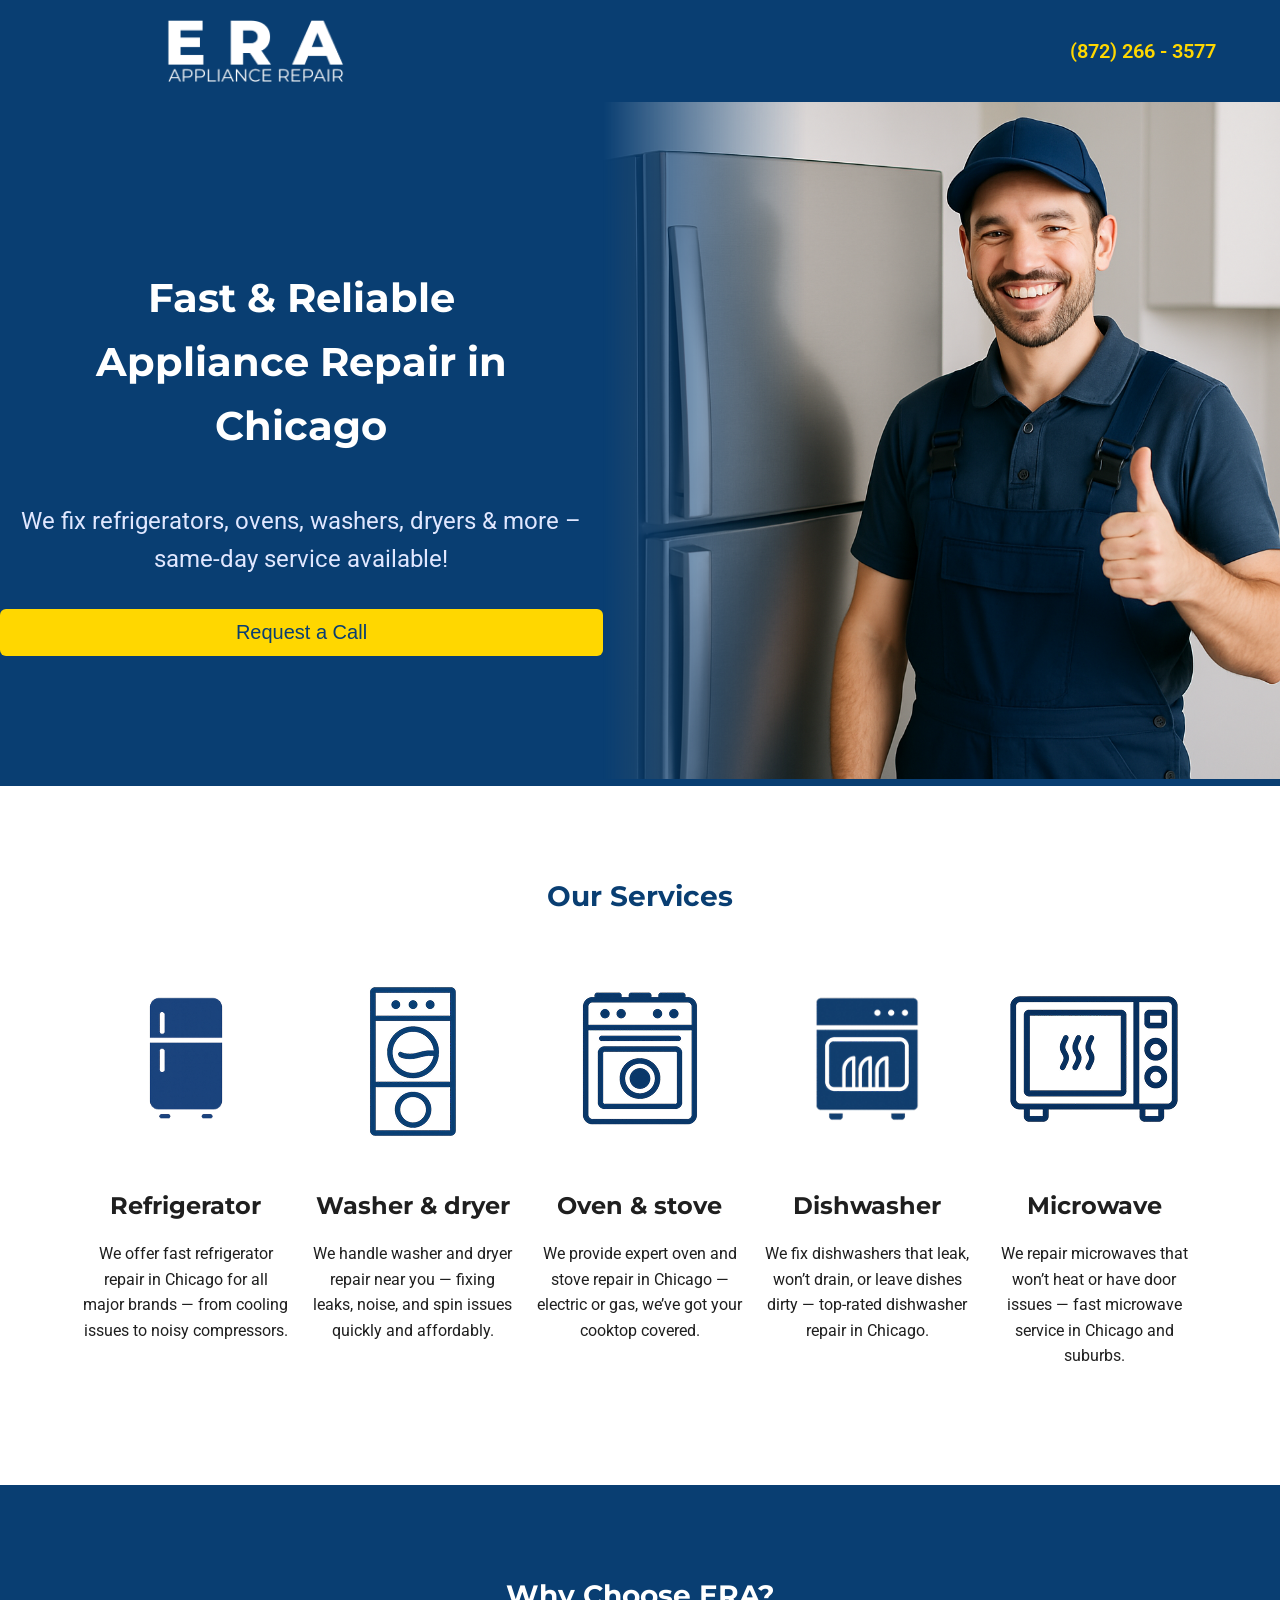
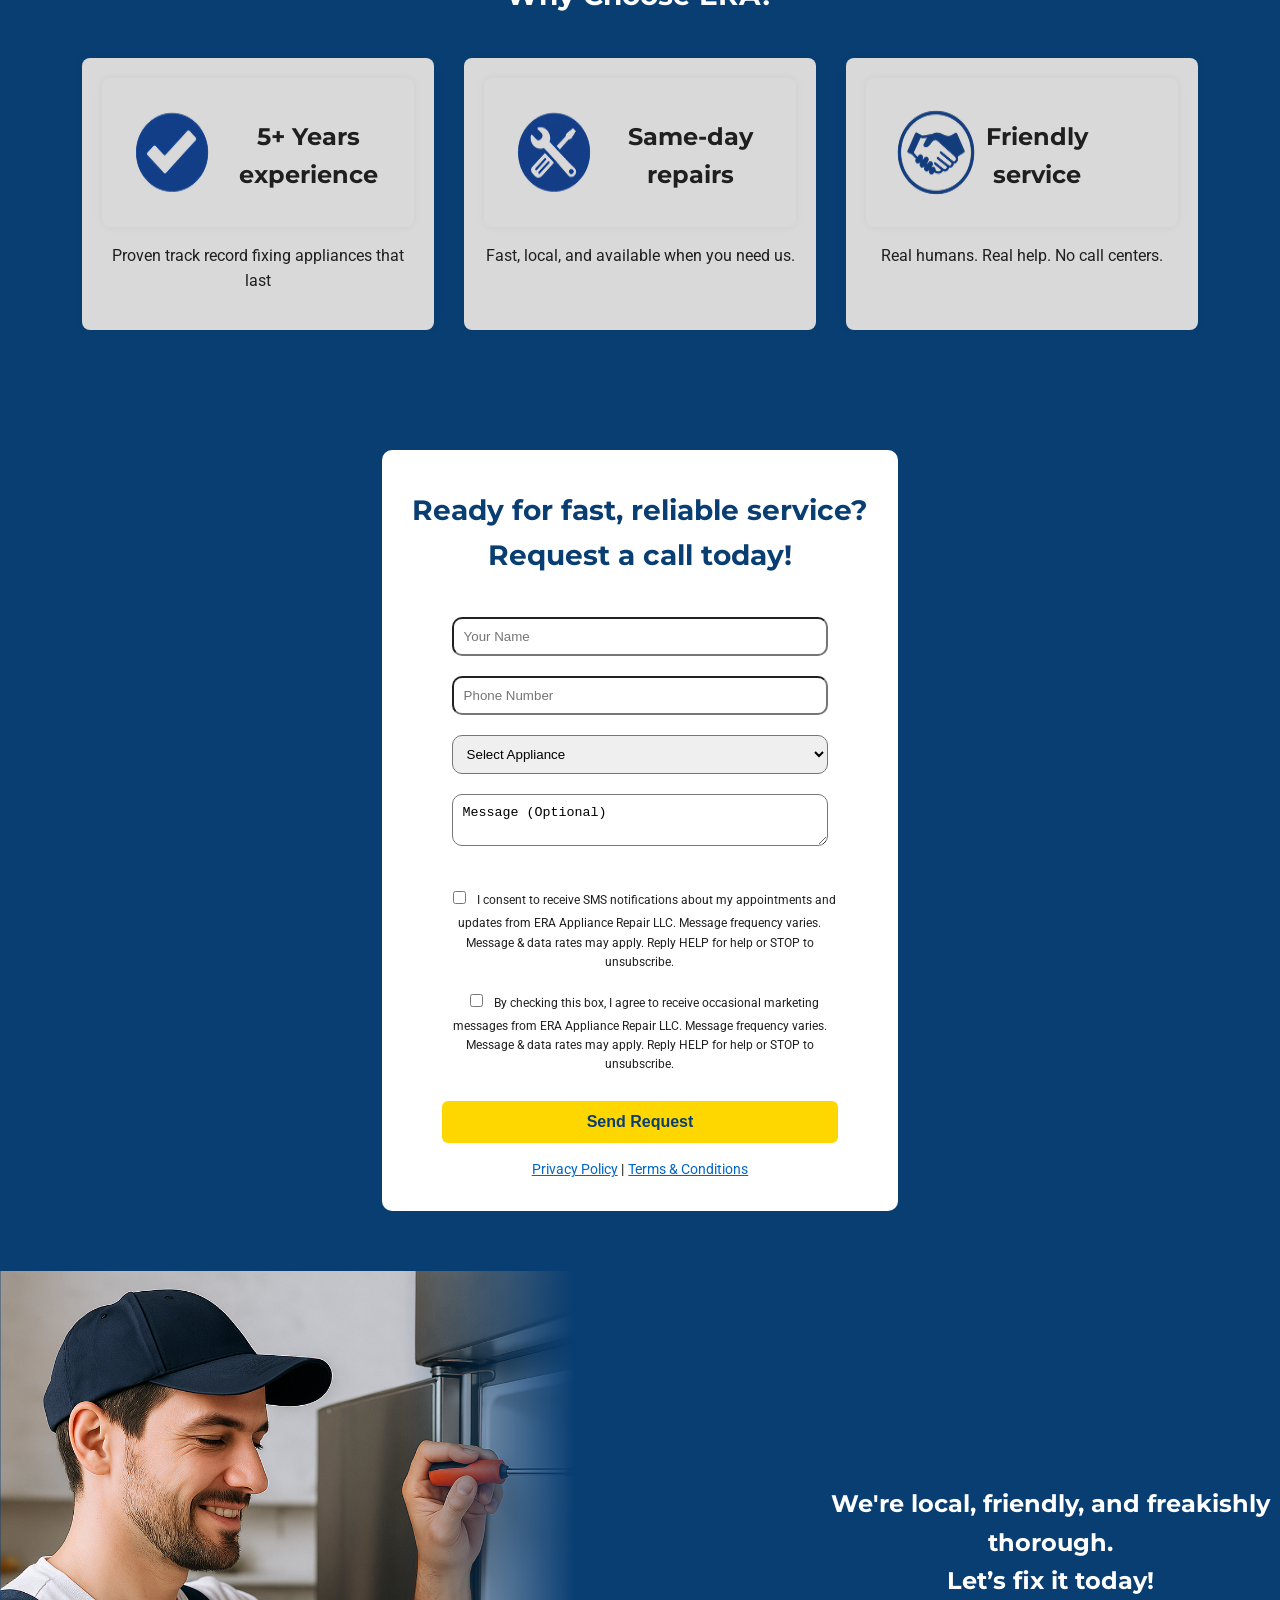
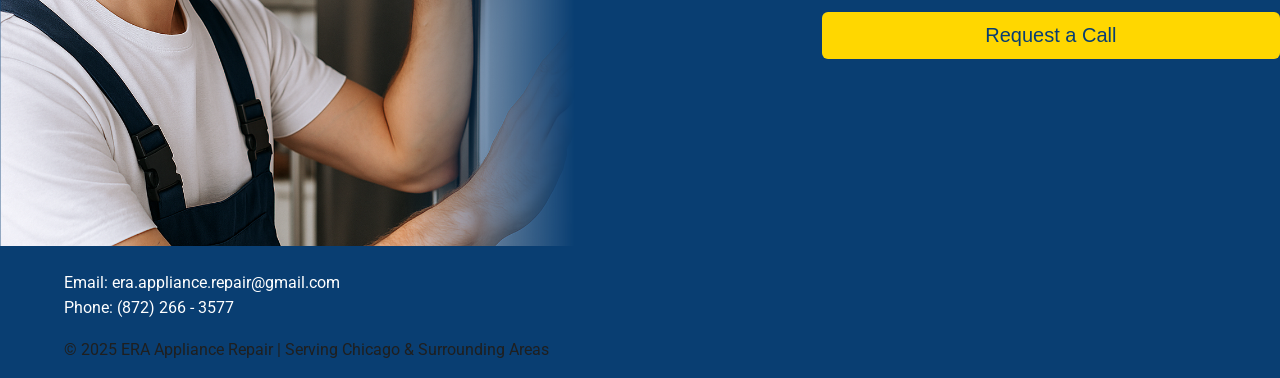
==== commit f0e7b91c: "phone" ====
--- a/index.html
+++ b/index.html
@@ -17,14 +17,14 @@
   <header class="header">
     <div class="container">
       <img class="logo" src="Logo.png" alt="Logo Era Appliance Repair">
-      <a class="call-now" href="tel:+17734411828">(773) 441 - 1828</a>
+      <a class="call-now" href="tel:+18722663577">(872) 266 - 3577</a>
     </div>
   </header>
   <section class="hero">
     <div class="containerHero">
       <h2>Fast & Reliable Appliance Repair in Chicago</h2>
       <p>We fix refrigerators, ovens, washers, dryers & more – same-day service available!</p>
-      <button class="cta-btn"><a class="requestCall" href="tel:+17734411828">Request a Call</a></button>
+      <button class="cta-btn"><a class="requestCall" href="tel:+18722663577">Request a Call</a></button>
     </div>
     <div class="containerHero2">
       <img class="picHero" src="ChatGPT Image Apr 22, 2025, 09_10_21 PM.png" alt="Applince repair">
@@ -131,13 +131,13 @@
       </div>
       <div class="finalInside">        
         <h2 class="finalInsideTxt">We're local, friendly, and freakishly thorough. <br> Let’s fix it today!</h2>
-        <button class="cta-btn"><a class="requestCall" href="tel:+17734411828">Request a Call</a></button>
+        <button class="cta-btn"><a class="requestCall" href="tel:+18722663577">Request a Call</a></button>
       </div>
     </div>
   </section>
   <footer class="footer">
     <div class="container">
-      <p class="footerTxt">Email: <a href="mailto:era.appliance.repair@gmail.com">era.appliance.repair@gmail.com</a> <br> Phone: <a href="tel:+17734411828">(773) 441 - 1828</a></p>
+      <p class="footerTxt">Email: <a href="mailto:era.appliance.repair@gmail.com">era.appliance.repair@gmail.com</a> <br> Phone: <a href="tel:+18722663577">(872) 266 - 3577</a></p>
       <p>&copy; 2025 ERA Appliance Repair | Serving Chicago & Surrounding Areas</p> 
     </div>
   </footer>
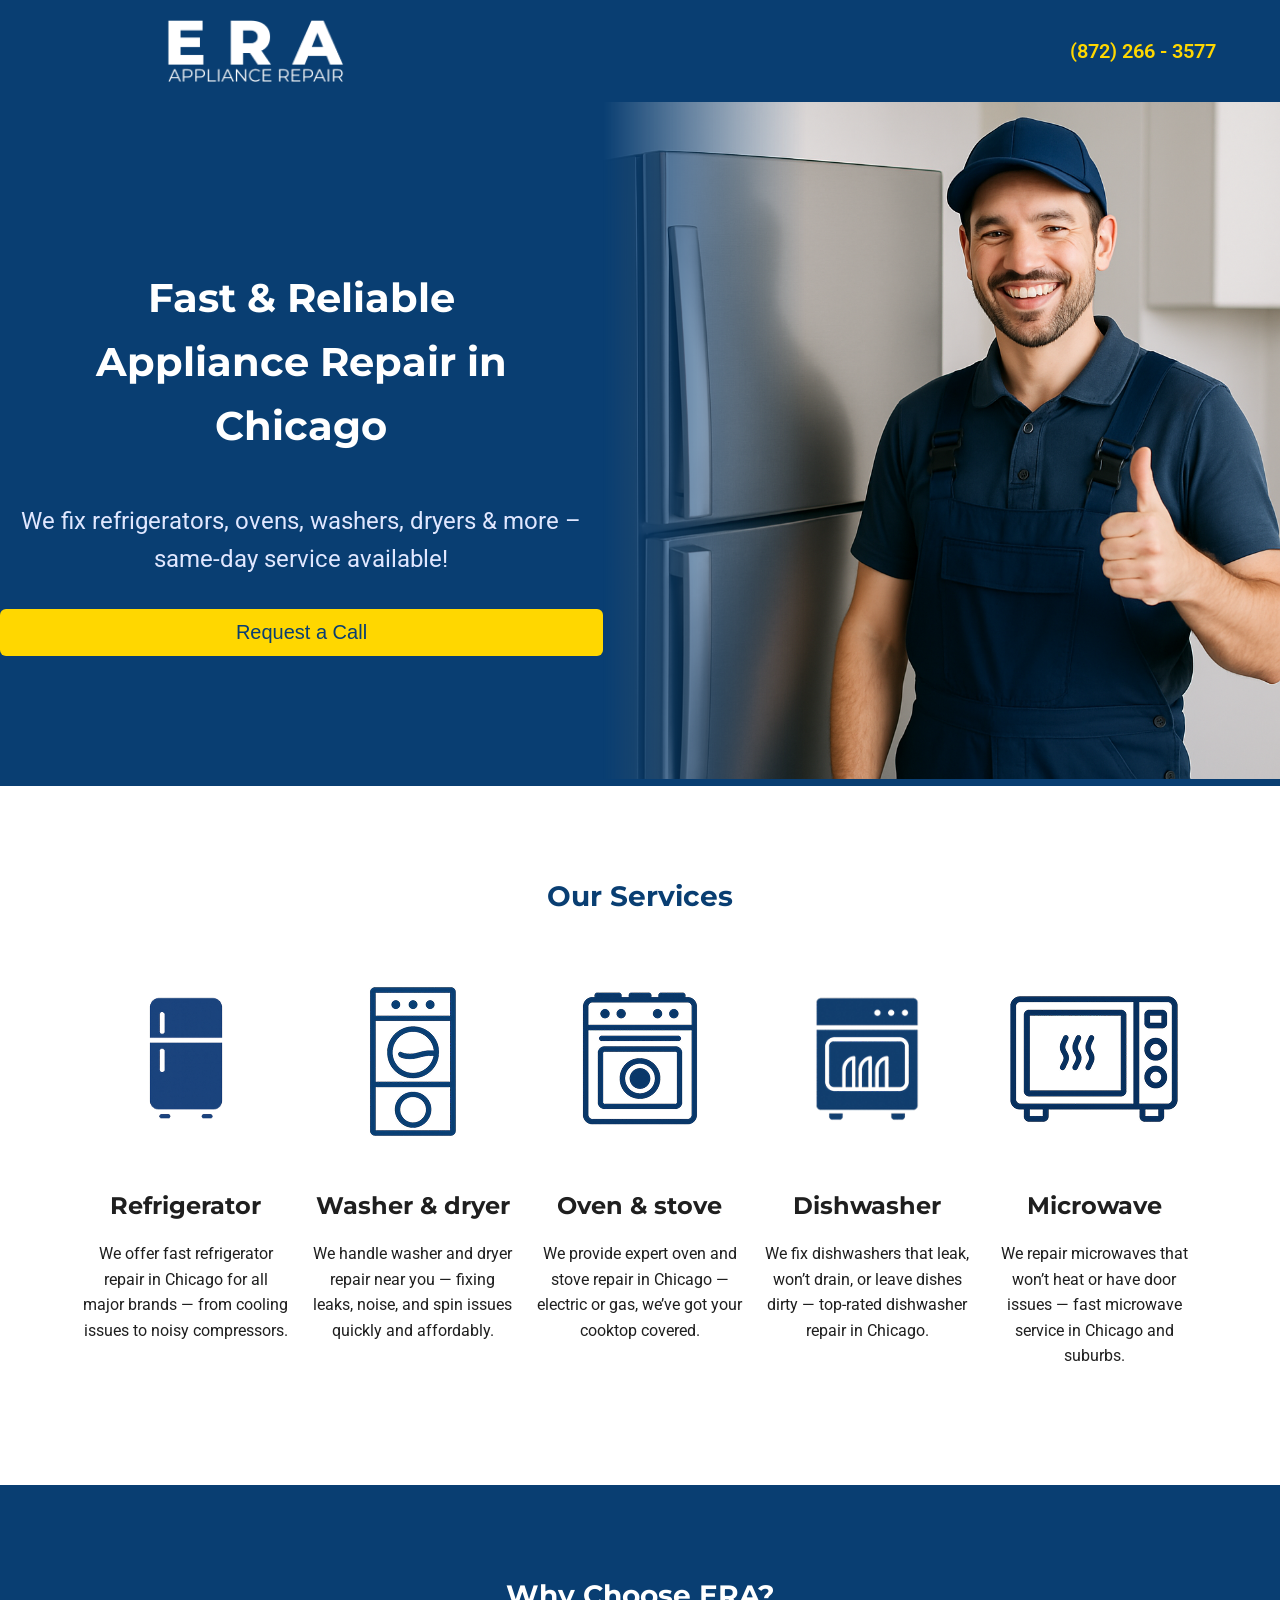
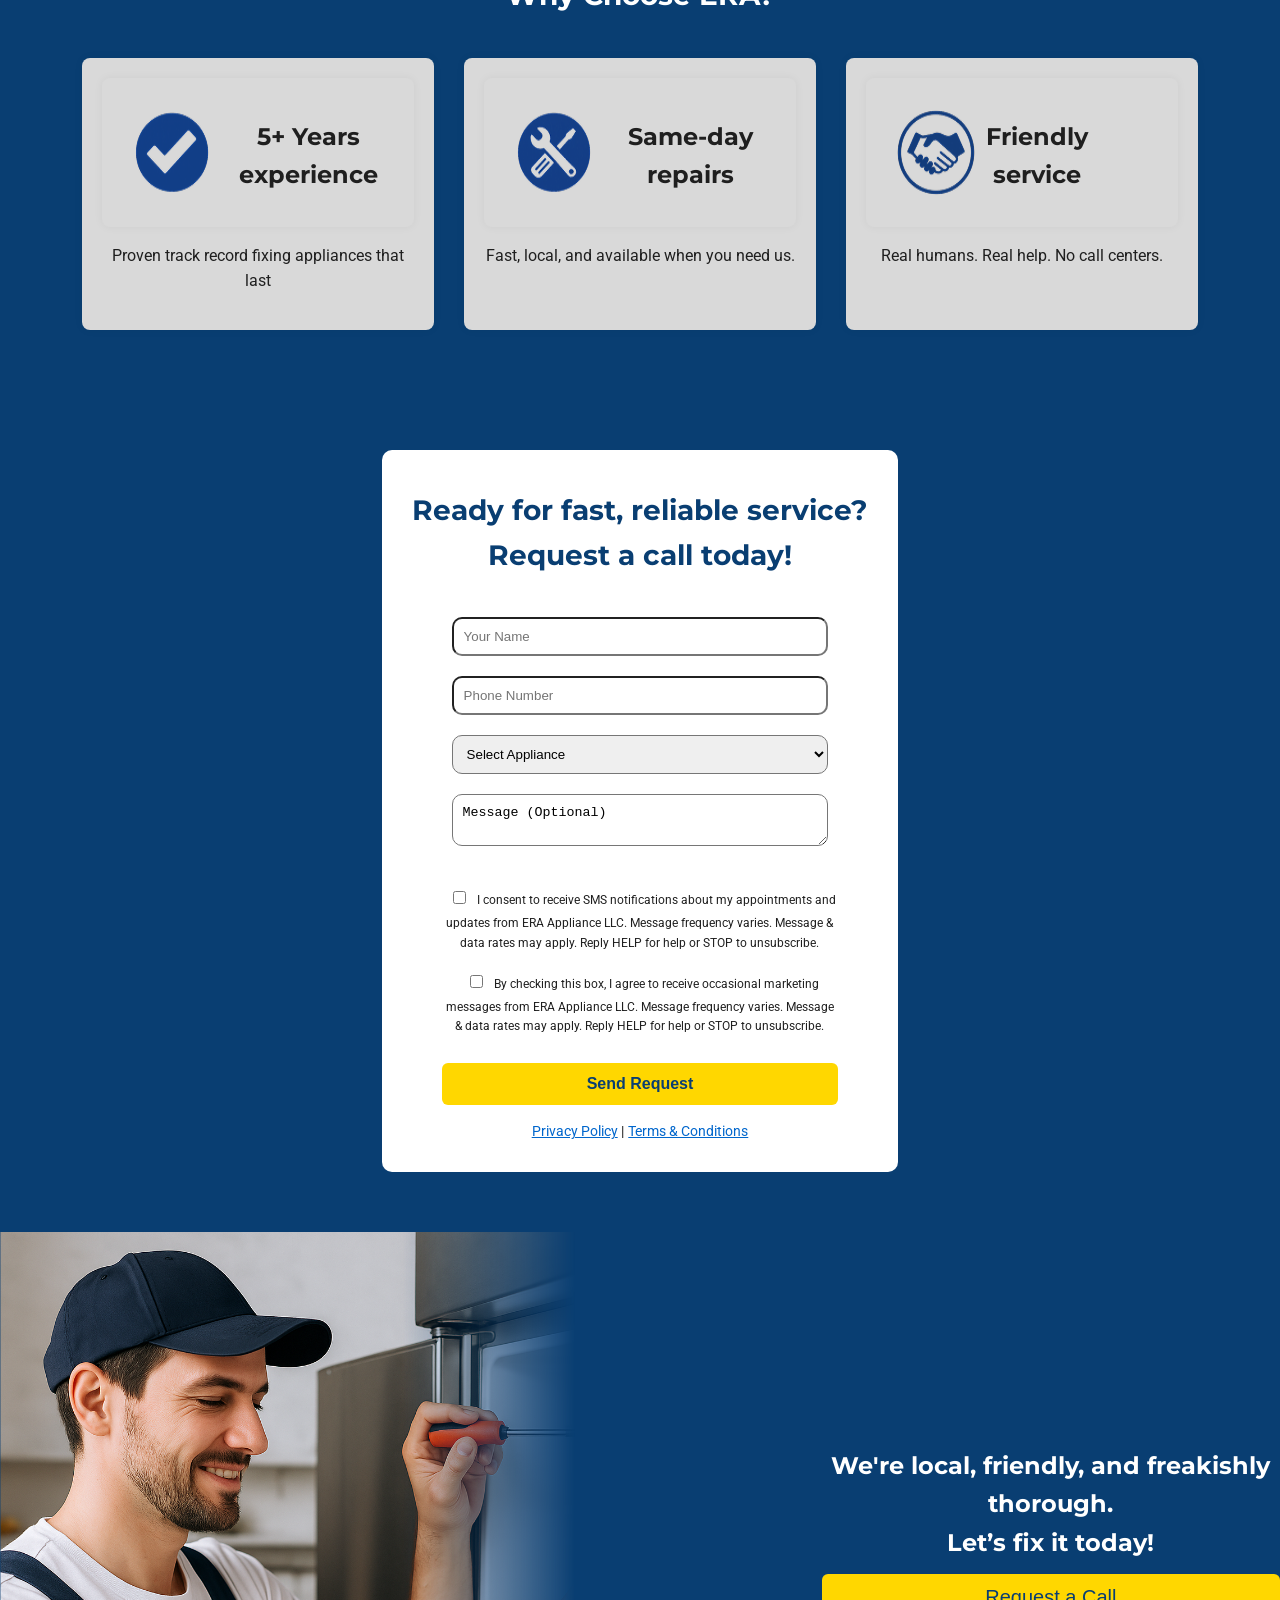
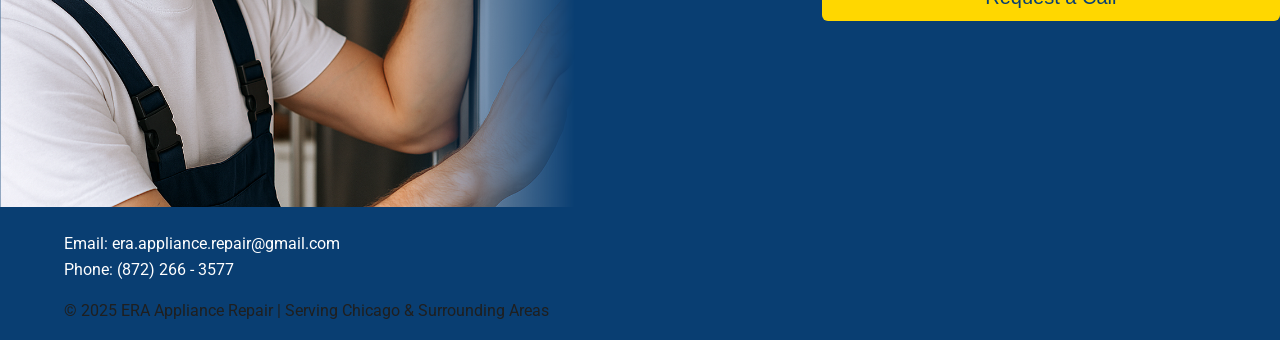
==== commit ade64caf: "new" ====
--- a/index.html
+++ b/index.html
@@ -109,10 +109,10 @@
         <input type="hidden" name="_subject" value="New request from ERA Appliance Repair">
         <div class="chckbx" style="margin: 25px 0 15px 0;">
           <label style="display: block; margin-bottom: 12px; cursor: pointer;"><input type="checkbox" name="consent" style="margin-right: 8px;">
-          I consent to receive SMS notifications about my appointments and updates from ERA Appliance Repair LLC. Message frequency varies. Message & data rates may apply. Reply HELP for help or STOP to unsubscribe.
+          I consent to receive SMS notifications about my appointments and updates from ERA Appliance LLC. Message frequency varies. Message & data rates may apply. Reply HELP for help or STOP to unsubscribe.
           </label>
           <label style="display: block; margin-bottom: 12px; cursor: pointer;"><input type="checkbox" name="message" style="margin-right: 8px;">
-          By checking this box, I agree to receive occasional marketing messages from ERA Appliance Repair LLC. Message frequency varies. Message & data rates may apply. Reply HELP for help or STOP to unsubscribe.
+          By checking this box, I agree to receive occasional marketing messages from ERA Appliance LLC. Message frequency varies. Message & data rates may apply. Reply HELP for help or STOP to unsubscribe.
           </label>
         </div>
         <button class="cta-btn" type="submit">Send Request</button>
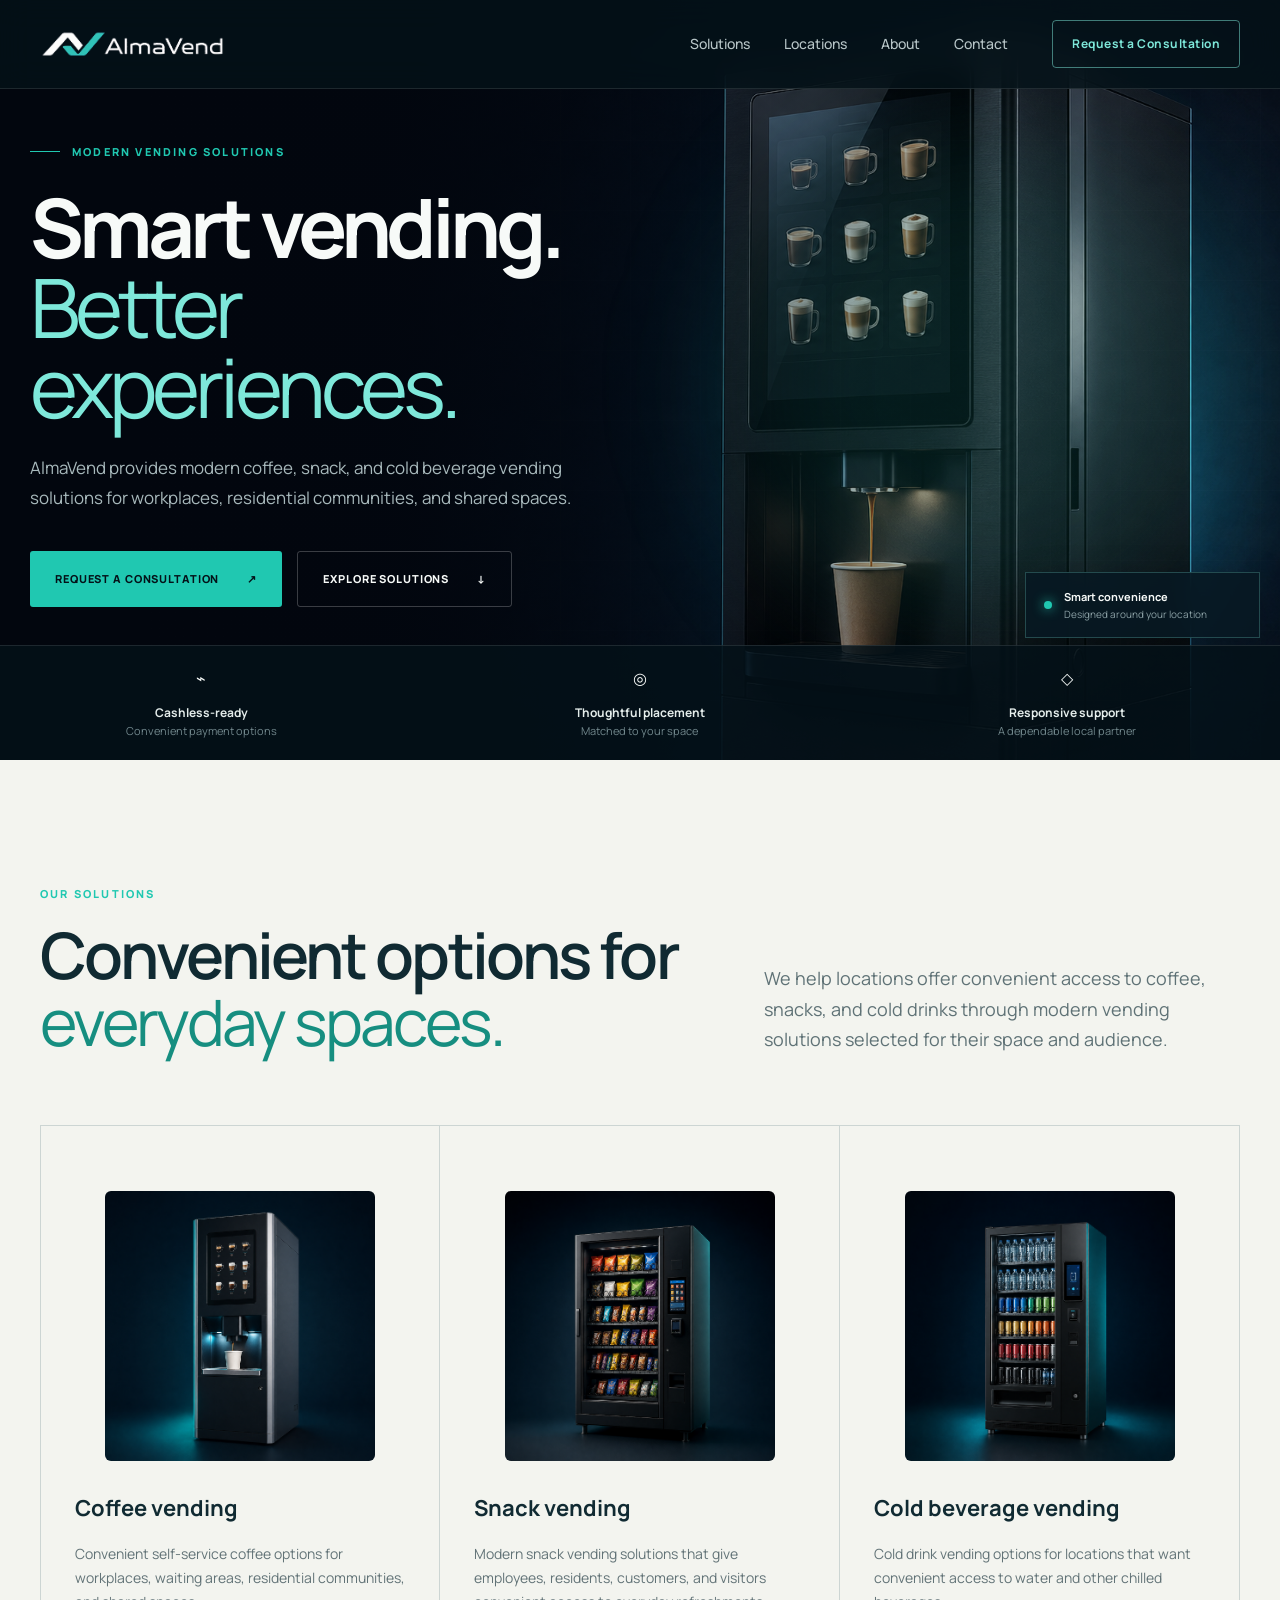
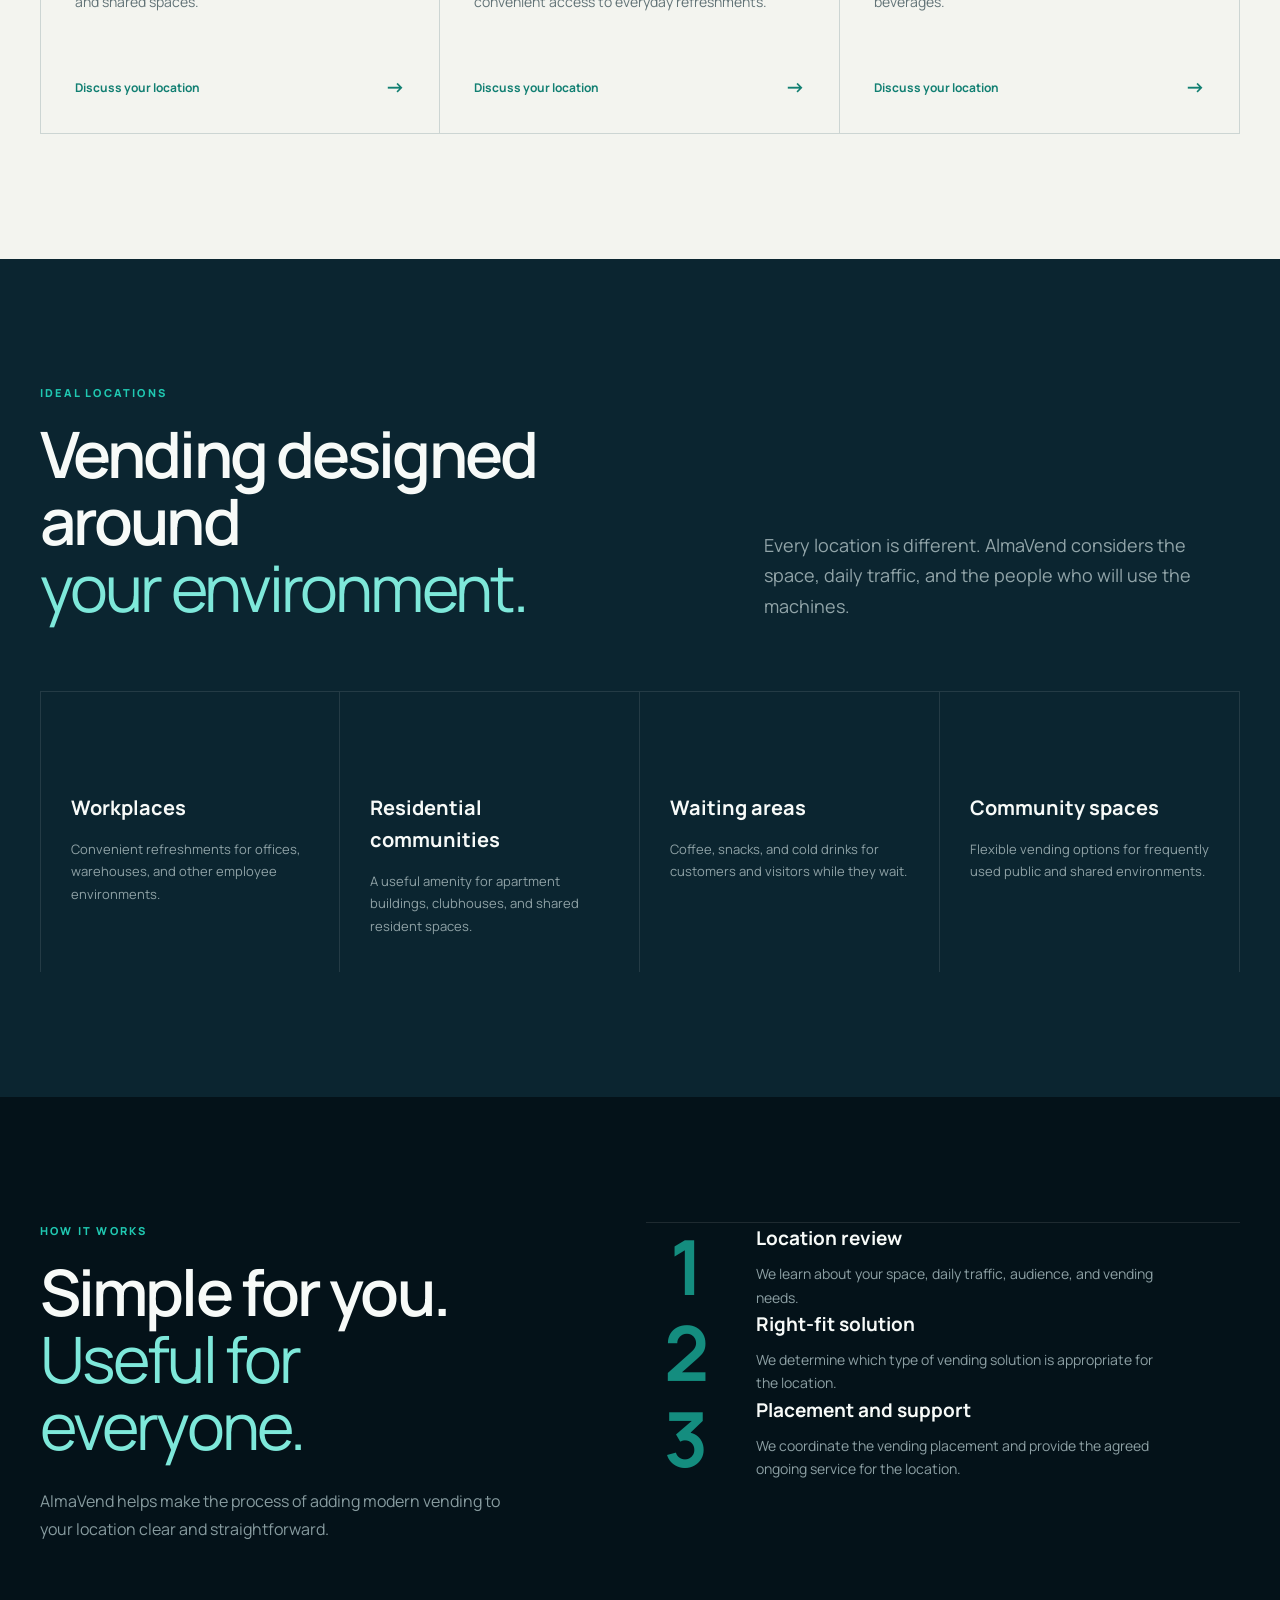
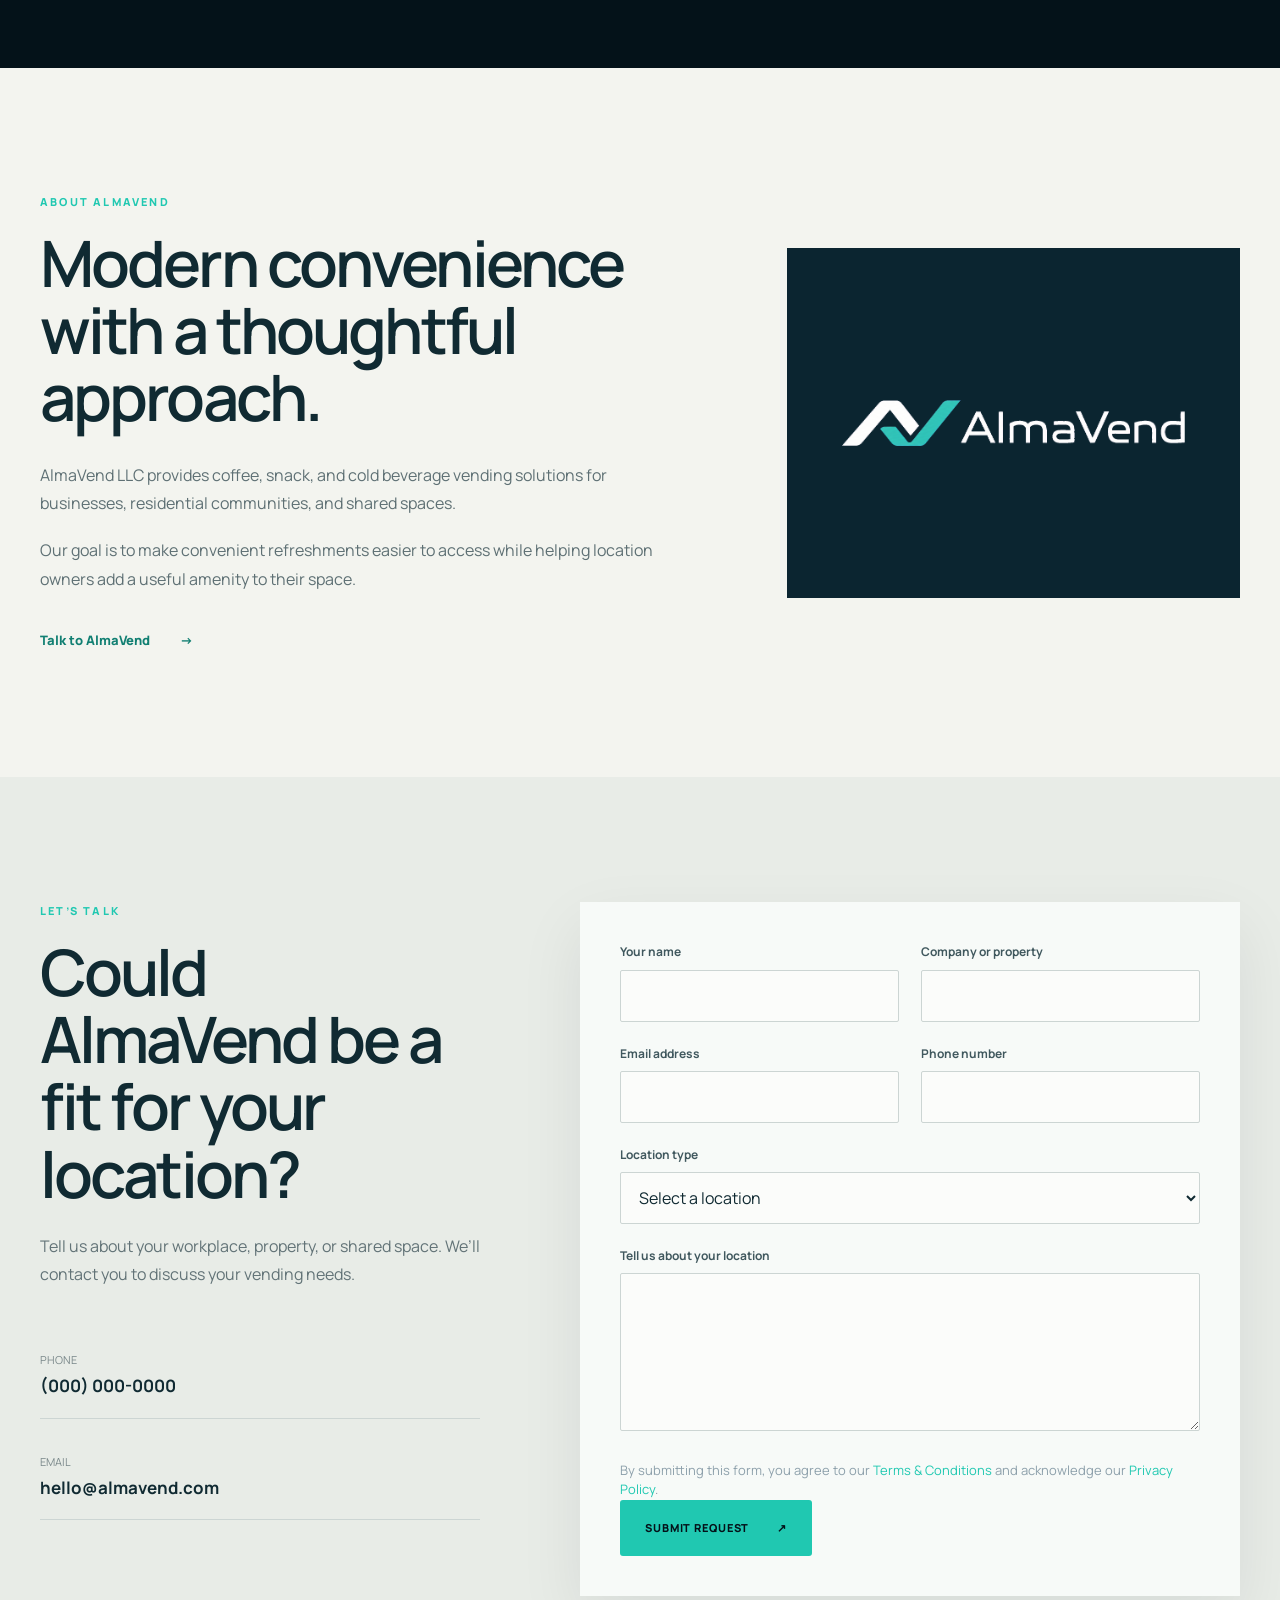
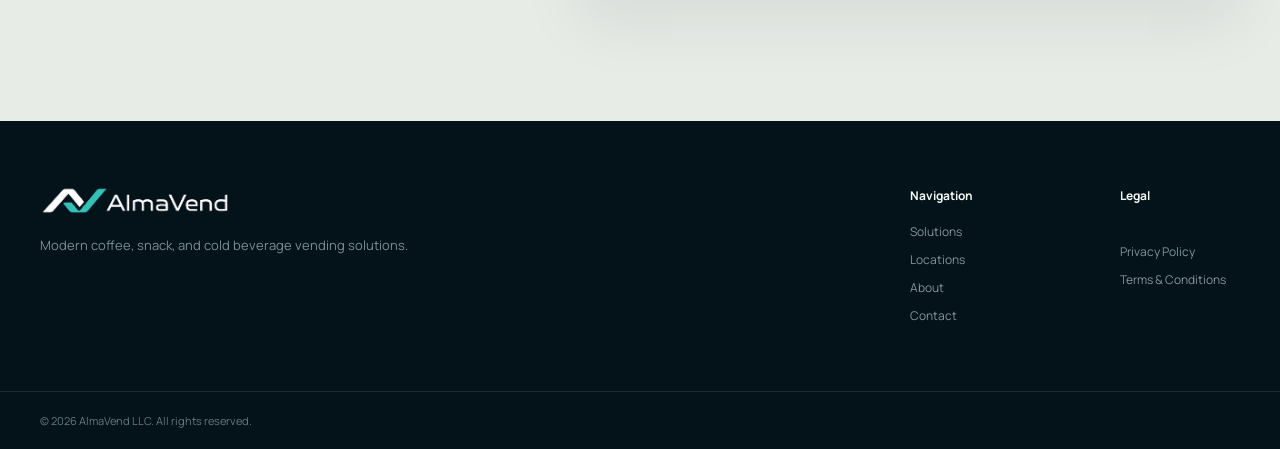
==== commit a3548056: "Create AlmaVend website" ====
--- a/index.html
+++ b/index.html
@@ -3,143 +3,689 @@
 <head>
   <meta charset="UTF-8">
   <meta name="viewport" content="width=device-width, initial-scale=1.0">
-  <meta name="description" content="ERA Appliance Repair offers fast, reliable appliance repair services in Chicago. Same-day appointments available.">
-  <meta name="keywords" content="appliance repair Chicago, refrigerator repair, washer dryer repair, oven stove repair, dishwasher repair, microwave repair">
-  <meta name="author" content="ERA Appliance Repair">
-  <title>ERA Appliance Repair | Fast & Reliable in Chicago</title>
-  <title>ERA Appliance Repair | Chicago Appliance Services</title>
-  <meta name="description" content="Fast, reliable appliance repair in Chicago. We fix refrigerators, washers, ovens, and more. Same-day service available.">
-  <link rel="icon" href="images/favicon.png" type="image/png">
-  <link href="https://fonts.googleapis.com/css2?family=Montserrat:wght@400;600;700&family=Roboto:wght@400;500&display=swap" rel="stylesheet">
+  <title>AlmaVend | Coffee, Snack & Beverage Vending Solutions</title>
+  <meta name="description" content="AlmaVend provides modern coffee, snack, and cold beverage vending solutions for workplaces, residential communities, and shared spaces.">
+  <meta
+    name="keywords"
+    content="AlmaVend, vending solutions, coffee vending machines, snack vending machines, cold drink vending machines, workplace vending, commercial vending services"
+  >
+  <meta name="author" content="AlmaVend LLC">
+  <meta name="theme-color" content="#071923">
+  <meta property="og:type" content="website">
+  <meta
+    property="og:title"
+    content="AlmaVend | Coffee, Snack & Beverage Vending Solutions"
+  >
+  <meta
+    property="og:description"
+    content="Modern coffee, snack, and cold beverage vending solutions for workplaces, residential communities, and shared spaces."
+  >
+  <meta
+    property="og:image"
+    content="images/almavend-social-preview.jpg"
+  >
+  <link
+    rel="icon"
+    href="images/favicon.png"
+    type="image/png"
+  >
+  <link rel="preconnect" href="https://fonts.googleapis.com">
+  <link
+    rel="preconnect"
+    href="https://fonts.gstatic.com"
+    crossorigin
+  >
+  <link
+    href="https://fonts.googleapis.com/css2?family=Manrope:wght@400;500;600;700;800&display=swap"
+    rel="stylesheet"
+  >
   <link rel="stylesheet" href="styles.css">
 </head>
 <body>
-  <header class="header">
-    <div class="container">
-      <img class="logo" src="Logo.png" alt="Logo Era Appliance Repair">
-      <a class="call-now" href="tel:+18722663577">(872) 266 - 3577</a>
+<body>
+
+  <!-- Header -->
+  <header class="site-header">
+    <div class="container header-container">
+
+      <a href="index.html" class="logo" aria-label="AlmaVend homepage">
+        <img
+          src="images/almavend-logo-light.png"
+          alt="AlmaVend"
+        >
+      </a>
+
+      <nav class="main-navigation" aria-label="Main navigation">
+        <a href="#solutions">Solutions</a>
+        <a href="#locations">Locations</a>
+        <a href="#about">About</a>
+        <a href="#contact">Contact</a>
+      </nav>
+
+      <a href="#contact" class="header-button">
+        Request a Consultation
+      </a>
+
+      <button
+        class="mobile-menu-button"
+        type="button"
+        aria-label="Open navigation menu"
+        aria-expanded="false"
+      >
+        <span></span>
+        <span></span>
+        <span></span>
+      </button>
+
     </div>
   </header>
-  <section class="hero">
-    <div class="containerHero">
-      <h2>Fast & Reliable Appliance Repair in Chicago</h2>
-      <p>We fix refrigerators, ovens, washers, dryers & more – same-day service available!</p>
-      <button class="cta-btn"><a class="requestCall" href="tel:+18722663577">Request a Call</a></button>
+
+
+  <main>
+
+    <!-- Hero -->
+    <section class="hero" id="home">
+
+      <div class="hero-background-grid"></div>
+
+      <div class="container hero-container">
+
+        <div class="hero-content">
+
+          <p class="eyebrow">
+            Modern vending solutions
+          </p>
+
+          <h1>
+            Smart vending.
+            <span>Better experiences.</span>
+          </h1>
+
+          <p class="hero-description">
+            AlmaVend provides modern coffee, snack, and cold beverage
+            vending solutions for workplaces, residential communities,
+            and shared spaces.
+          </p>
+
+          <div class="hero-buttons">
+
+            <a href="#contact" class="button button-primary">
+              Request a Consultation
+              <span aria-hidden="true">↗</span>
+            </a>
+
+            <a href="#solutions" class="button button-secondary">
+              Explore Solutions
+              <span aria-hidden="true">↓</span>
+            </a>
+
+          </div>
+
+        </div>
+
+
+        <div class="hero-image">
+
+          
+
+          <div class="hero-image-label">
+            <span class="status-dot"></span>
+
+            <div>
+              <strong>Smart convenience</strong>
+              <span>Designed around your location</span>
+            </div>
+          </div>
+
+        </div>
+
+      </div>
+
+
+      <div class="hero-features">
+
+        <div class="container hero-features-container">
+
+          <div class="hero-feature">
+            <span class="feature-icon">⌁</span>
+
+            <div>
+              <strong>Cashless-ready</strong>
+              <span>Convenient payment options</span>
+            </div>
+          </div>
+
+          <div class="hero-feature">
+            <span class="feature-icon">◎</span>
+
+            <div>
+              <strong>Thoughtful placement</strong>
+              <span>Matched to your space</span>
+            </div>
+          </div>
+
+          <div class="hero-feature">
+            <span class="feature-icon">◇</span>
+
+            <div>
+              <strong>Responsive support</strong>
+              <span>A dependable local partner</span>
+            </div>
+          </div>
+
+        </div>
+
+      </div>
+
+    </section>
+
+
+    <!-- Solutions -->
+    <section class="solutions section-light" id="solutions">
+
+      <div class="container">
+
+        <div class="section-heading">
+
+          <div>
+            <p class="section-label">Our solutions</p>
+
+            <h2>
+              Convenient options for
+              <span>everyday spaces.</span>
+            </h2>
+          </div>
+
+          <p class="section-introduction">
+            We help locations offer convenient access to coffee,
+            snacks, and cold drinks through modern vending solutions
+            selected for their space and audience.
+          </p>
+
+        </div>
+
+
+        <div class="solutions-grid">
+
+          <!-- Coffee -->
+          <article class="solution-card">
+            <div class="solution-icon coffee-icon">
+              <div class="solution-image">
+  <img
+    src="images/coffee-vending.png"
+    alt="Coffee vending machine"
+  >
+</div>
+            </div>
+
+            <h3>Coffee vending</h3>
+
+            <p>
+              Convenient self-service coffee options for workplaces,
+              waiting areas, residential communities, and shared spaces.
+            </p>
+
+            <a href="#contact">
+              Discuss your location
+              <span aria-hidden="true">→</span>
+            </a>
+
+          </article>
+
+
+          <!-- Snacks -->
+          <article class="solution-card">
+
+
+            <div class="solution-icon snack-icon">
+              <div class="solution-image">
+  <img
+    src="images/snack-vending.png"
+    alt="Snack vending machine"
+  >
+</div>
+            </div>
+
+            <h3>Snack vending</h3>
+
+            <p>
+              Modern snack vending solutions that give employees,
+              residents, customers, and visitors convenient access
+              to everyday refreshments.
+            </p>
+
+            <a href="#contact">
+              Discuss your location
+              <span aria-hidden="true">→</span>
+            </a>
+
+          </article>
+
+
+          <!-- Cold drinks -->
+          <article class="solution-card">
+
+
+            <div class="solution-icon drink-icon">
+              <div class="solution-image">
+  <img
+    src="images/cold-drink-vending.png"
+    alt="Cold drink vending machine"
+  >
+</div>
+            </div>
+
+            <h3>Cold beverage vending</h3>
+
+            <p>
+              Cold drink vending options for locations that want
+              convenient access to water and other chilled beverages.
+            </p>
+
+            <a href="#contact">
+              Discuss your location
+              <span aria-hidden="true">→</span>
+            </a>
+
+          </article>
+
+        </div>
+
+      </div>
+
+    </section>
+
+
+    <!-- Locations -->
+    <section class="locations" id="locations">
+
+      <div class="container">
+
+        <div class="section-heading section-heading-dark">
+
+          <div>
+            <p class="section-label">Ideal locations</p>
+
+            <h2>
+              Vending designed around
+              <span>your environment.</span>
+            </h2>
+          </div>
+
+          <p class="section-introduction">
+            Every location is different. AlmaVend considers the space,
+            daily traffic, and the people who will use the machines.
+          </p>
+
+        </div>
+
+
+        <div class="locations-grid">
+
+          <article class="location-card">
+
+            <h3>Workplaces</h3>
+            <p>
+              Convenient refreshments for offices, warehouses,
+              and other employee environments.
+            </p>
+          </article>
+
+          <article class="location-card">
+        
+            <h3>Residential communities</h3>
+            <p>
+              A useful amenity for apartment buildings,
+              clubhouses, and shared resident spaces.
+            </p>
+          </article>
+
+          <article class="location-card">
+         
+            <h3>Waiting areas</h3>
+            <p>
+              Coffee, snacks, and cold drinks for customers
+              and visitors while they wait.
+            </p>
+          </article>
+
+          <article class="location-card">
+    
+            <h3>Community spaces</h3>
+            <p>
+              Flexible vending options for frequently used
+              public and shared environments.
+            </p>
+          </article>
+
+        </div>
+
+      </div>
+
+    </section>
+
+
+    <!-- How It Works -->
+    <section class="process" id="about">
+
+      <div class="container process-container">
+
+        <div class="process-heading">
+
+          <p class="section-label">How it works</p>
+
+          <h2>
+            Simple for you.
+            <span>Useful for everyone.</span>
+          </h2>
+
+          <p>
+            AlmaVend helps make the process of adding modern vending
+            to your location clear and straightforward.
+          </p>
+
+        </div>
+
+
+        <div class="process-steps">
+
+          <article class="process-step">
+
+            <span class="step-number">1</span>
+
+            <div>
+              <h3>Location review</h3>
+
+              <p>
+                We learn about your space, daily traffic,
+                audience, and vending needs.
+              </p>
+            </div>
+
+          </article>
+
+
+          <article class="process-step">
+
+            <span class="step-number">2</span>
+
+            <div>
+              <h3>Right-fit solution</h3>
+
+              <p>
+                We determine which type of vending solution
+                is appropriate for the location.
+              </p>
+            </div>
+
+          </article>
+
+
+          <article class="process-step">
+
+            <span class="step-number">3</span>
+
+            <div>
+              <h3>Placement and support</h3>
+
+              <p>
+                We coordinate the vending placement and provide
+                the agreed ongoing service for the location.
+              </p>
+            </div>
+
+          </article>
+
+        </div>
+
+      </div>
+
+    </section>
+
+
+    <!-- About -->
+    <section class="about section-light">
+
+      <div class="container about-container">
+
+        <div class="about-content">
+
+          <p class="section-label">About AlmaVend</p>
+
+          <h2>
+            Modern convenience with
+            a thoughtful approach.
+          </h2>
+
+          <p>
+            AlmaVend LLC provides coffee, snack, and cold beverage
+            vending solutions for businesses, residential communities,
+            and shared spaces.
+          </p>
+
+          <p>
+            Our goal is to make convenient refreshments easier to access
+            while helping location owners add a useful amenity to their space.
+          </p>
+
+          <a href="#contact" class="text-link">
+            Talk to AlmaVend
+            <span aria-hidden="true">→</span>
+          </a>
+
+        </div>
+
+        <div class="about-decoration">
+  <img
+    src="images/almavend-logo-light.png"
+    alt="AlmaVend"
+  >
+</div>
+
+      </div>
+
+    </section>
+
+
+    <!-- Contact -->
+    <section class="contact" id="contact">
+
+      <div class="container contact-container">
+
+        <div class="contact-introduction">
+
+          <p class="section-label">Let’s talk</p>
+
+          <h2>
+            Could AlmaVend be a fit
+            for your location?
+          </h2>
+
+          <p>
+            Tell us about your workplace, property, or shared space.
+            We’ll contact you to discuss your vending needs.
+          </p>
+
+
+          <div class="contact-details">
+
+            <a href="tel:+10000000000">
+              <span>Phone</span>
+              <strong>(000) 000-0000</strong>
+            </a>
+
+            <a href="mailto:hello@almavend.com">
+              <span>Email</span>
+              <strong>hello@almavend.com</strong>
+            </a>
+
+          </div>
+
+        </div>
+
+
+        <form
+          class="contact-form"
+          name="location-request"
+          method="POST"
+        >
+
+          <div class="form-row">
+
+            <div class="form-group">
+              <label for="name">Your name</label>
+
+              <input
+                type="text"
+                id="name"
+                name="name"
+                autocomplete="name"
+                required
+              >
+            </div>
+
+            <div class="form-group">
+              <label for="company">Company or property</label>
+
+              <input
+                type="text"
+                id="company"
+                name="company"
+                autocomplete="organization"
+              >
+            </div>
+
+          </div>
+
+
+          <div class="form-row">
+
+            <div class="form-group">
+              <label for="email">Email address</label>
+
+              <input
+                type="email"
+                id="email"
+                name="email"
+                autocomplete="email"
+                required
+              >
+            </div>
+
+            <div class="form-group">
+              <label for="phone">Phone number</label>
+
+              <input
+                type="tel"
+                id="phone"
+                name="phone"
+                autocomplete="tel"
+              >
+            </div>
+
+          </div>
+
+
+          <div class="form-group">
+            <label for="location-type">Location type</label>
+
+            <select id="location-type" name="location-type">
+              <option value="">Select a location</option>
+              <option value="workplace">Workplace</option>
+              <option value="residential">Residential community</option>
+              <option value="waiting-area">Waiting area</option>
+              <option value="community-space">Community space</option>
+              <option value="other">Other</option>
+            </select>
+          </div>
+
+
+          <div class="form-group">
+            <label for="message">Tell us about your location</label>
+
+            <textarea
+              id="message"
+              name="message"
+              rows="5"
+              required
+            ></textarea>
+          </div>
+<p class="form-legal">
+  By submitting this form, you agree to our
+  <a href="./terms-conditions.html">Terms &amp; Conditions</a>
+  and acknowledge our
+  <a href="./privacy-policy.html">Privacy Policy</a>.
+</p>
+
+          <button type="submit" class="button button-primary">
+            Submit Request
+            <span aria-hidden="true">↗</span>
+          </button>
+
+        </form>
+
+      </div>
+
+    </section>
+
+  </main>
+
+
+  <!-- Footer -->
+  <footer class="site-footer">
+
+    <div class="container footer-container">
+
+      <div class="footer-brand">
+
+        <img
+          src="images/almavend-logo-light.png"
+          alt="AlmaVend"
+        >
+
+        <p>
+          Modern coffee, snack, and cold beverage vending solutions.
+        </p>
+
+      </div>
+
+
+      <div class="footer-navigation">
+
+        <div>
+          <strong>Navigation</strong>
+          <a href="#solutions">Solutions</a>
+          <a href="#locations">Locations</a>
+          <a href="#about">About</a>
+          <a href="#contact">Contact</a>
+        </div>
+
+        <div>
+          <strong>Legal</strong>
+          <div class="footer-legal">
+  <a href="./privacy-policy.html">Privacy Policy</a>
+  <a href="./terms-conditions.html">Terms &amp; Conditions</a>
+</div>
+        </div>
+
+      </div>
+
     </div>
-    <div class="containerHero2">
-      <img class="picHero" src="ChatGPT Image Apr 22, 2025, 09_10_21 PM.png" alt="Applince repair">
+
+
+    <div class="footer-bottom">
+
+      <div class="container">
+        <p>© 2026 AlmaVend LLC. All rights reserved.</p>
+      </div>
+
     </div>
-  </section>
-  <section class="services">
-    <div class="container">
-      <h3>Our Services</h3>
-      <div class="service-grid">
-        <div class="refrigerator">
-          <img class="serviceIcon" src="refr.png" alt="Refrigerator Repair">
-          <h2>Refrigerator</h2>
-          <p>We offer fast refrigerator repair in Chicago for all major brands — from cooling issues to noisy compressors.</p>
-        </div>
-        <div class="washerDryer">
-          <img class="serviceIcon" src="washer.png" alt="Washer and dryer Repair">
-          <h2>Washer & dryer</h2>
-          <p>We handle washer and dryer repair near you — fixing leaks, noise, and spin issues quickly and affordably.</p>
-        </div>
-        <div class="ovenStove">
-          <img class="serviceIcon" src="oven.png" alt="Oven and stove Repair">
-          <h2>Oven & stove</h2>
-          <p>We provide expert oven and stove repair in Chicago — electric or gas, we’ve got your cooktop covered.</p>
-        </div>
-        <div class="dishwasher">
-          <img class="serviceIcon" src="dish.png" alt="Dishwasher Repair">
-          <h2>Dishwasher</h2>
-          <p>We fix dishwashers that leak, won’t drain, or leave dishes dirty — top-rated dishwasher repair in Chicago.</p>
-        </div>
-        <div class="microwave">
-          <img class="serviceIcon" src="micro.png" alt="Microwave Repair">
-          <h2>Microwave</h2>
-          <p>We repair microwaves that won’t heat or have door issues — fast microwave service in Chicago and suburbs.</p>
-        </div>
-      </div>
-    </div>
-  </section>
-  <section class="why-choose">
-    <div class="container">
-      <h3>Why Choose ERA?</h3>
-      <div class="why-grid">
-        <div class="whyItem">
-          <div class="whyItemInside">
-            <img class="picWhy" src="whyItem1.png" alt="Choose appliance repair">
-            <h2>5+ Years experience</h2>
-          </div>
-          <p>Proven track record fixing appliances that last</p>
-        </div>
-        <div class="whyItem">
-          <div class="whyItemInside">
-            <img class="picWhy" src="whyItem2.png" alt="Choose appliance repair">
-            <h2>Same-day repairs</h2>
-          </div>
-          <p>Fast, local, and available when you need us.</p>
-        </div>
-        <div class="whyItem">
-          <div class="whyItemInside">
-            <img class="picWhy" src="whyItem3.png" alt="Choose appliance repair">
-            <h2>Friendly <br> service</h2>
-          </div>
-          <p>Real humans. Real help. No call centers.</p>
-        </div>
-      </div>
-    </div>
-  </section>
-  <section class="callback-form">
-    <div class="containerForm">
-      <h3>Ready for fast, reliable service? <br> Request a call today!</h3>
-      <form action="https://formspree.io/f/xyyrgqja" method="POST">
-        <input type="text" name="name" placeholder="Your Name">
-        <input type="tel" name="phone" placeholder="Phone Number">
-        <select name="appliance">
-          <option value="">Select Appliance</option>
-          <option value="refrigerator">Refrigerator</option>
-          <option value="washer">Washer / Dryer</option>
-          <option value="oven">Oven / Stove</option>
-          <option value="dishwasher">Dishwasher</option>
-          <option value="microwave">Microwave</option>
-        </select>
-        <textarea name="message" >Message (Optional)</textarea>
-        <input type="text" name="_gotcha" style="display:none">
-        <input type="hidden" name="_subject" value="New request from ERA Appliance Repair">
-        <div class="chckbx" style="margin: 25px 0 15px 0;">
-          <label style="display: block; margin-bottom: 12px; cursor: pointer;"><input type="checkbox" name="consent" style="margin-right: 8px;">
-          I consent to receive SMS notifications about my appointments and updates from ERA Appliance LLC. Message frequency varies. Message & data rates may apply. Reply HELP for help or STOP to unsubscribe.
-          </label>
-          <label style="display: block; margin-bottom: 12px; cursor: pointer;"><input type="checkbox" name="message" style="margin-right: 8px;">
-          By checking this box, I agree to receive occasional marketing messages from ERA Appliance LLC. Message frequency varies. Message & data rates may apply. Reply HELP for help or STOP to unsubscribe.
-          </label>
-        </div>
-        <button class="cta-btn" type="submit">Send Request</button>
-        <div style="text-align: center; margin: 15px 0 20px 0; font-size: 14px;">
-          <a href="privacy-policy.html" target="_blank" style="color: #0066cc; text-decoration: underline;">Privacy Policy</a>
-          <span style="margin: 0.8px;">|</span>
-          <a href="terms.html" target="_blank" style="color: #0066cc; text-decoration: underline;">Terms & Conditions</a>
-        </div>
-      </form>
-    </div>
-  </section>
-  <section class="closing">
-    <div class="containerFinal">
-      <div>
-        <img class="picFinal" src="Refrigerator Repair in Progress.png">
-      </div>
-      <div class="finalInside">        
-        <h2 class="finalInsideTxt">We're local, friendly, and freakishly thorough. <br> Let’s fix it today!</h2>
-        <button class="cta-btn"><a class="requestCall" href="tel:+18722663577">Request a Call</a></button>
-      </div>
-    </div>
-  </section>
-  <footer class="footer">
-    <div class="container">
-      <p class="footerTxt">Email: <a href="mailto:era.appliance.repair@gmail.com">era.appliance.repair@gmail.com</a> <br> Phone: <a href="tel:+18722663577">(872) 266 - 3577</a></p>
-      <p>&copy; 2025 ERA Appliance Repair | Serving Chicago & Surrounding Areas</p> 
-    </div>
+
   </footer>
+
+
+  <script src="script.js"></script>
+
+</body>
 </body>
 </html>
--- a/styles.css
+++ b/styles.css
@@ -1,238 +1,1263 @@
+/* =========================
+   AlmaVend — Main Styles
+========================= */
+
+:root {
+  --navy: #071923;
+  --navy-dark: #041219;
+  --navy-light: #0b2530;
+  --teal: #20c8b1;
+  --teal-light: #7ee8da;
+  --white: #f7faf8;
+  --off-white: #f3f4ef;
+  --dark-text: #102a32;
+  --gray: #8ba0a5;
+  --light-gray: #c8d2d3;
+  --border-dark: rgba(255, 255, 255, 0.1);
+  --border-light: #ccd5d3;
+  --container: 1200px;
+}
+
+/* =========================
+   Reset
+========================= */
+
+* {
+  box-sizing: border-box;
+  margin: 0;
+  padding: 0;
+}
+
+html {
+  scroll-behavior: smooth;
+  scroll-padding-top: 90px;
+}
+
 body {
+  margin: 0;
+  overflow-x: hidden;
+  background-color: var(--navy);
+  color: var(--white);
+  font-family: "Manrope", Arial, sans-serif;
+  line-height: 1.6;
+}
+
+img {
+  display: block;
+  max-width: 100%;
+}
+
+a {
+  color: inherit;
+  text-decoration: none;
+}
+
+button,
+input,
+select,
+textarea {
+  font: inherit;
+}
+
+button {
+  border: none;
+  cursor: pointer;
+}
+
+.container {
+  width: min(100% - 48px, var(--container));
+  margin-inline: auto;
+}
+
+/* =========================
+   Header
+========================= */
+
+.site-header {
+  position: absolute;
+  top: 0;
+  left: 0;
+  z-index: 100;
+  width: 100%;
+  border-bottom: 1px solid var(--border-dark);
+  background: rgba(4, 18, 25, 0.78);
+  backdrop-filter: blur(16px);
+}
+
+.header-container {
+  display: flex;
+  min-height: 88px;
+  align-items: center;
+  gap: 44px;
+}
+
+.logo {
+  flex-shrink: 0;
+}
+
+.logo img {
+  width: 185px;
+  height: auto;
+}
+
+.main-navigation {
+  display: flex;
+  align-items: center;
+  gap: 34px;
+  margin-left: auto;
+}
+
+.main-navigation a {
+  position: relative;
+  color: #b8c6c8;
+  font-size: 14px;
+  font-weight: 500;
+  transition: color 0.2s ease;
+}
+
+.main-navigation a::after {
+  position: absolute;
+  right: 0;
+  bottom: -8px;
+  left: 0;
+  height: 2px;
+  background: var(--teal);
+  content: "";
+  transform: scaleX(0);
+  transition: transform 0.2s ease;
+}
+
+.main-navigation a:hover {
+  color: var(--white);
+}
+
+.main-navigation a:hover::after {
+  transform: scaleX(1);
+}
+
+.header-button {
+  padding: 13px 19px;
+  border: 1px solid rgba(126, 232, 218, 0.5);
+  border-radius: 4px;
+  color: var(--teal-light);
+  font-size: 12px;
+  font-weight: 700;
+  letter-spacing: 0.04em;
+  transition:
+    background 0.2s ease,
+    color 0.2s ease;
+}
+
+.header-button:hover {
+  background: var(--teal);
+  color: var(--navy-dark);
+}
+
+.mobile-menu-button {
+  display: none;
+  width: 44px;
+  height: 44px;
+  align-items: center;
+  justify-content: center;
+  flex-direction: column;
+  gap: 5px;
+  border: 1px solid var(--border-dark);
+  border-radius: 4px;
+  background: transparent;
+}
+
+.mobile-menu-button span {
+  width: 20px;
+  height: 2px;
+  background: var(--white);
+  transition: 0.2s ease;
+}
+
+/* =========================
+   General Elements
+========================= */
+
+.section-light {
+  background: var(--off-white);
+  color: var(--dark-text);
+}
+
+.section-label,
+.eyebrow {
+  color: var(--teal);
+  font-size: 11px;
+  font-weight: 800;
+  letter-spacing: 0.2em;
+  text-transform: uppercase;
+}
+
+.section-heading {
+  display: grid;
+  grid-template-columns: 1.15fr 0.85fr;
+  gap: 80px;
+  align-items: end;
+  margin-bottom: 70px;
+}
+
+.section-heading h2,
+.process-heading h2,
+.about-content h2,
+.contact-introduction h2 {
+  margin-top: 18px;
+  font-size: clamp(42px, 5vw, 68px);
+  font-weight: 600;
+  letter-spacing: -0.045em;
+  line-height: 1.05;
+}
+
+.section-heading h2 span,
+.process-heading h2 span {
+  display: block;
+  color: #168e80;
+  font-weight: 400;
+}
+
+.section-introduction {
+  max-width: 520px;
+  color: #5f7276;
+  font-size: 18px;
+  line-height: 1.7;
+}
+
+.button {
+  display: inline-flex;
+  min-height: 56px;
+  align-items: center;
+  justify-content: center;
+  gap: 28px;
+  padding: 0 25px;
+  border-radius: 3px;
+  font-size: 11px;
+  font-weight: 800;
+  letter-spacing: 0.08em;
+  text-transform: uppercase;
+  transition:
+    transform 0.2s ease,
+    background 0.2s ease,
+    border-color 0.2s ease;
+}
+
+.button-primary {
+  background: var(--teal);
+  color: var(--navy-dark);
+}
+
+.button-primary:hover {
+  background: #54ddcb;
+  transform: translateY(-2px);
+}
+
+.button-secondary {
+  border: 1px solid rgba(255, 255, 255, 0.22);
+  background: transparent;
+  color: var(--white);
+}
+
+.button-secondary:hover {
+  border-color: var(--teal);
+  transform: translateY(-2px);
+}
+
+/* =========================
+   Hero
+========================= */
+
+.hero {
+  position: relative;
+  min-height: 760px;
+  display: flex;
+  align-items: center;
+  overflow: hidden;
+
+  background-color: #02060e;
+  background-image:
+    linear-gradient(
+      90deg,
+      rgba(2, 6, 14, 1) 0%,
+      rgba(2, 6, 14, 0.96) 30%,
+      rgba(2, 6, 14, 0.45) 57%,
+      rgba(2, 6, 14, 0) 100%
+    ),
+    url("images/coffee-vending-machine.png");
+
+  background-repeat: no-repeat;
+  background-size: 100% 100%, auto 100%;
+  background-position: center, calc(100% + 80px) center;
+}
+.hero .container {
+  position: relative;
+  z-index: 2;
+  width: 100%;
+}
+
+.hero-content {
+  max-width: 620px;
+}
+
+.hero-background-grid {
+  position: absolute;
+  inset: 0;
+  opacity: 0.07;
+  background-image:
+    linear-gradient(rgba(255, 255, 255, 0.15) 1px, transparent 1px),
+    linear-gradient(
+      90deg,
+      rgba(255, 255, 255, 0.15) 1px,
+      transparent 1px
+    );
+  background-size: 70px 70px;
+  mask-image: linear-gradient(90deg, transparent 10%, black 100%);
+}
+
+.hero-container {
+  position: relative;
+  z-index: 2;
+  display: grid;
+  min-height: 655px;
+  grid-template-columns: 1fr 0.9fr;
+  gap: 35px;
+  align-items: center;
+}
+
+.hero-content {
+  position: relative;
+  z-index: 3;
+  margin-left: 30px;
+  padding: 50px 0 60px;
+}
+
+.eyebrow {
+  display: flex;
+  align-items: center;
+  gap: 12px;
+}
+
+.eyebrow::before {
+  width: 30px;
+  height: 1px;
+  background: var(--teal);
+  content: "";
+}
+
+.hero h1 {
+  max-width: 730px;
+  margin: 26px 0;
+  font-size: clamp(58px, 6.4vw, 92px);
+  font-weight: 700;
+  letter-spacing: -0.06em;
+  line-height: 0.98;
+}
+
+.hero h1 span {
+  display: block;
+  color: var(--teal-light);
+  font-weight: 400;
+}
+
+.hero-description {
+  max-width: 570px;
+  color: #a8b9bc;
+  font-size: 17px;
+  line-height: 1.75;
+}
+
+.hero-buttons {
+  display: flex;
+  gap: 15px;
+  margin-top: 38px;
+}
+
+.hero-image {
+  position: relative;
+  z-index: 1;
+  height: 650px;
+  align-self: end;
+}
+
+.hero-image > img {
+  position: absolute;
+  right: -100px;
+  bottom: 0;
+  width: 820px;
+  max-width: none;
+  filter: drop-shadow(0 35px 45px rgba(0, 0, 0, 0.4));
+}
+
+.hero-image::before {
+  position: absolute;
+  top: 50%;
+  left: 50%;
+  width: 500px;
+  height: 500px;
+  border-radius: 50%;
+  background: rgba(32, 200, 177, 0.12);
+  content: "";
+  filter: blur(70px);
+  transform: translate(-50%, -50%);
+}
+
+.hero-image-label {
+  position: absolute;
+  right: 20px;
+  bottom: 70px;
+  z-index: 3;
+  display: flex;
+  min-width: 235px;
+  align-items: center;
+  gap: 12px;
+  padding: 15px 18px;
+  border: 1px solid rgba(126, 232, 218, 0.24);
+  background: rgba(7, 25, 35, 0.88);
+  box-shadow: 0 20px 45px rgba(0, 0, 0, 0.3);
+  backdrop-filter: blur(12px);
+}
+
+.status-dot {
+  width: 8px;
+  height: 8px;
+  flex-shrink: 0;
+  border-radius: 50%;
+  background: var(--teal);
+  box-shadow: 0 0 12px var(--teal);
+}
+
+.hero-image-label strong {
+  display: block;
+  font-size: 11px;
+}
+
+.hero-image-label div > span {
+  display: block;
+  color: var(--gray);
+  font-size: 10px;
+}
+
+.hero-features {
+  position: absolute;
+  right: 0;
+  bottom: 0;
+  left: 0;
+  z-index: 5;
+  border-top: 1px solid var(--border-dark);
+  background: rgba(4, 18, 25, 0.82);
+}
+
+.hero-features-container {
+  display: grid;
+  grid-template-columns: repeat(3, 1fr);
+}
+
+.hero-feature {
+  display: flex;
+  flex-direction: column;
+  align-items: center;
+  justify-content: center;
+  text-align: center;
+  padding: 20px 24px;
+}
+.hero-feature > div {
+  display: flex;
+  flex-direction: column;
+  align-items: center;
+}
+
+.hero-feature:first-child {
+  padding-left: 0;
+}
+
+.hero-feature:last-child {
+  border-right: none;
+}
+
+.feature-icon {
+  display: flex;
+  align-items: center;
+  justify-content: center;
+  margin-bottom: 12px;
+}
+.hero-feature strong,
+.hero-feature span {
+  text-align: center;
+}
+
+.hero-feature strong {
+  display: block;
+  color: #e4edeb;
+  font-size: 12px;
+}
+
+.hero-feature div > span {
+  display: block;
+  color: #71878c;
+  font-size: 11px;
+}
+
+/* =========================
+   Solutions
+========================= */
+
+.solutions {
+  padding: 125px 0;
+}
+
+.solutions-grid {
+  display: grid;
+  grid-template-columns: repeat(3, 1fr);
+  border-top: 1px solid var(--border-light);
+  border-bottom: 1px solid var(--border-light);
+}
+
+.solution-card {
+  position: relative;
+  min-height: 420px;
+  padding: 30px 34px;
+  border-right: 1px solid var(--border-light);
+}
+
+.solution-card:first-child {
+  border-left: 1px solid var(--border-light);
+}
+
+.card-number {
+  color: #78898c;
+  font-size: 11px;
+}
+
+.solution-image {
+  width: 100%;
+  max-width: 270px;
+  aspect-ratio: 1;
+  margin: 35px auto 30px;
+  overflow: hidden;
+  border-radius: 6px;
+  background: #02060e;
+}
+
+.solution-image img {
+  display: block;
+  width: 100%;
+  height: 100%;
+  object-fit: cover;
+  transition: transform 0.35s ease;
+}
+
+.solution-card:hover .solution-image img {
+  transform: scale(1.04);
+}
+
+.solution-card h3 {
+  margin-bottom: 16px;
+  font-size: 22px;
+  font-weight: 700;
+}
+
+.solution-card p {
+  min-height: 105px;
+  color: #627377;
+  font-size: 14px;
+  line-height: 1.7;
+}
+
+.solution-card a {
+  display: flex;
+  align-items: center;
+  justify-content: space-between;
+  margin-top: 24px;
+  color: #117f72;
+  font-size: 12px;
+  font-weight: 700;
+}
+
+.solution-card a span {
+  font-size: 20px;
+  transition: transform 0.2s ease;
+}
+
+.solution-card a:hover span {
+  transform: translateX(5px);
+}
+
+/* =========================
+   Locations
+========================= */
+
+.locations {
+  padding: 125px 0;
+  background: var(--navy-light);
+}
+
+.section-heading-dark .section-introduction {
+  color: #91a4a8;
+}
+
+.section-heading-dark h2 {
+  color: var(--white);
+}
+
+.section-heading-dark h2 span {
+  color: var(--teal-light);
+}
+
+.locations-grid {
+  display: grid;
+  grid-template-columns: repeat(4, 1fr);
+  border-top: 1px solid var(--border-dark);
+}
+
+.location-card {
+  min-height: 280px;
+  padding: 30px;
+  border-right: 1px solid var(--border-dark);
+}
+
+.location-card:first-child {
+  border-left: 1px solid var(--border-dark);
+}
+
+.location-card > span {
+  color: var(--teal);
+  font-size: 11px;
+}
+
+.location-card h3 {
+  margin: 70px 0 14px;
+  font-size: 20px;
+}
+
+.location-card p {
+  color: #8fa2a6;
+  font-size: 13px;
+  line-height: 1.7;
+}
+
+/* =========================
+   Process
+========================= */
+
+.process {
+  padding: 125px 0;
+  background: var(--navy-dark);
+}
+
+.process-container {
+  display: grid;
+  grid-template-columns: 0.9fr 1.1fr;
+  gap: 120px;
+}
+
+.process-heading h2 span {
+  color: var(--teal-light);
+}
+
+.process-heading > p:last-child {
+  max-width: 480px;
+  margin-top: 28px;
+  color: #879b9f;
+  line-height: 1.75;
+}
+
+.process-steps {
+  border-top: 1px solid var(--border-dark);
+}
+
+.process-step {
+  display: flex;
+  align-items: center;
+  gap: 30px;
+}
+.step-number {
+  flex-shrink: 0;
+  min-width: 80px;
+
+  color: #148d7f;
+  font-size: 76px;
+  font-weight: 700;
+  line-height: 1;
+  text-align: center;
+}
+.process-step > div {
+  flex: 1;
+}
+
+.process-step h3 {
+  margin-bottom: 8px;
+  font-size: 19px;
+}
+
+.process-step p {
+  max-width: 420px;
+  color: #8da0a4;
+  font-size: 14px;
+  line-height: 1.7;
+}
+
+/* =========================
+   About
+========================= */
+
+.about {
+  padding: 125px 0;
+}
+
+.about-container {
+  display: grid;
+  grid-template-columns: 1fr 0.7fr;
+  gap: 100px;
+  align-items: center;
+}
+
+.about-content h2 {
+  margin-bottom: 30px;
+}
+
+.about-content > p:not(.section-label) {
+  max-width: 650px;
+  margin-bottom: 18px;
+  color: #5e7074;
+  font-size: 16px;
+  line-height: 1.8;
+}
+
+.text-link {
+  display: inline-flex;
+  gap: 30px;
+  margin-top: 18px;
+  color: #117f72;
+  font-size: 13px;
+  font-weight: 800;
+}
+
+.about-decoration {
+  position: relative;
+  display: flex;
+  min-height: 350px;
+  align-items: center;
+  justify-content: center;
+  overflow: hidden;
+  background: var(--navy-light);
+}
+
+
+.about-decoration img {
+  position: relative;
+  z-index: 2;
+  width: 78%;
+  max-width: 420px;
+  height: auto;
+  object-fit: contain;
+}
+
+/* =========================
+   Contact
+========================= */
+.form-legal {
+  margin-top: 14px;
+  color: #8da0ab;
+  font-size: 13px;
+  line-height: 1.5;
+}
+
+.form-legal a,
+.sms-consent a,
+.footer-legal a {
+  color: #20c8b1;
+  text-decoration: none;
+}
+
+.form-legal a:hover,
+.sms-consent a:hover,
+.footer-legal a:hover {
+  text-decoration: underline;
+}
+
+.sms-consent {
+  display: flex;
+  align-items: flex-start;
+  gap: 10px;
+  margin: 18px 0;
+  color: #8da0ab;
+  font-size: 13px;
+  line-height: 1.5;
+}
+
+.sms-consent input {
+  flex-shrink: 0;
+  width: 17px;
+  height: 17px;
+  margin-top: 3px;
+  accent-color: #148d7f;
+}
+
+.footer-legal {
+  display: flex;
+  justify-content: center;
+  gap: 24px;
+  margin-top: 20px;
+  font-size: 14px;
+}
+.contact {
+  padding: 125px 0;
+  background: #e8ece7;
+  color: var(--dark-text);
+}
+
+.contact-container {
+  display: grid;
+  grid-template-columns: 0.8fr 1.2fr;
+  gap: 100px;
+}
+
+.contact-introduction > p:not(.section-label) {
+  margin-top: 25px;
+  color: #627377;
+  line-height: 1.75;
+}
+
+.contact-details {
+  display: grid;
+  gap: 16px;
+  margin-top: 45px;
+}
+
+.contact-details a {
+  padding: 18px 0;
+  border-bottom: 1px solid var(--border-light);
+}
+
+.contact-details span {
+  display: block;
+  color: #7b898b;
+  font-size: 11px;
+  text-transform: uppercase;
+}
+
+.contact-details strong {
+  display: block;
+  margin-top: 4px;
+  color: var(--dark-text);
+  font-size: 17px;
+}
+
+.contact-form {
+  padding: 40px;
+  background: var(--white);
+  box-shadow: 0 25px 60px rgba(6, 31, 39, 0.08);
+}
+
+.form-row {
+  display: grid;
+  grid-template-columns: 1fr 1fr;
+  gap: 22px;
+}
+
+.form-group {
+  margin-bottom: 22px;
+}
+
+.form-group label {
+  display: block;
+  margin-bottom: 8px;
+  color: #40585e;
+  font-size: 12px;
+  font-weight: 700;
+}
+
+.form-group input,
+.form-group select,
+.form-group textarea {
+  width: 100%;
+  border: 1px solid #ccd5d3;
+  border-radius: 2px;
+  outline: none;
+  background: #fbfcfa;
+  color: var(--dark-text);
+  transition:
+    border-color 0.2s ease,
+    box-shadow 0.2s ease;
+}
+
+.form-group input,
+.form-group select {
+  height: 52px;
+  padding: 0 14px;
+}
+
+.form-group textarea {
+  min-height: 130px;
+  padding: 14px;
+  resize: vertical;
+}
+
+.form-group input:focus,
+.form-group select:focus,
+.form-group textarea:focus {
+  border-color: var(--teal);
+  box-shadow: 0 0 0 3px rgba(32, 200, 177, 0.12);
+}
+
+/* =========================
+   Footer
+========================= */
+
+.site-footer {
+  background: var(--navy-dark);
+}
+
+.footer-container {
+  display: grid;
+  grid-template-columns: 1fr auto;
+  gap: 80px;
+  padding-top: 65px;
+  padding-bottom: 65px;
+}
+
+.footer-brand img {
+  width: 190px;
+}
+
+.footer-brand p {
+  max-width: 400px;
+  margin-top: 20px;
+  color: #798f93;
+  font-size: 13px;
+}
+
+.footer-navigation {
+  display: flex;
+  gap: 90px;
+}
+
+.footer-navigation div {
+  display: flex;
+  min-width: 120px;
+  flex-direction: column;
+  gap: 9px;
+}
+
+.footer-navigation strong {
+  margin-bottom: 8px;
+  color: var(--white);
+  font-size: 12px;
+}
+
+.footer-navigation a {
+  color: #82969a;
+  font-size: 12px;
+  transition: color 0.2s ease;
+}
+
+.footer-navigation a:hover {
+  color: var(--teal);
+}
+
+.footer-bottom {
+  border-top: 1px solid var(--border-dark);
+}
+
+.footer-bottom .container {
+  padding-top: 20px;
+  padding-bottom: 20px;
+}
+
+.footer-bottom p {
+  color: #637b80;
+  font-size: 11px;
+}
+
+/* =========================
+   Responsive — Tablet
+========================= */
+
+@media (max-width: 1050px) {
+  .main-navigation {
+    gap: 20px;
+  }
+
+  .header-button {
+    display: none;
+  }
+
+  .hero-container {
+    grid-template-columns: 1fr 0.7fr;
+  }
+
+  .hero-image {
+    opacity: 0.7;
+  }
+
+  .hero-image > img {
+    right: -250px;
+  }
+
+  .locations-grid {
+    grid-template-columns: repeat(2, 1fr);
+  }
+
+  .location-card:nth-child(2) {
+    border-right: none;
+  }
+
+  .location-card:nth-child(n + 3) {
+    border-top: 1px solid var(--border-dark);
+  }
+
+  .process-container,
+  .contact-container {
+    gap: 60px;
+  }
+}
+
+/* =========================
+   Responsive — Mobile
+========================= */
+
+@media (max-width: 760px) {
+  .container {
+    width: min(100% - 32px, var(--container));
+  }
+
+  html {
+    scroll-padding-top: 74px;
+  }
+
+  .header-container {
+    min-height: 74px;
+  }
+
+  .logo img {
+    width: 155px;
+  }
+
+  .mobile-menu-button {
+    display: flex;
+    margin-left: auto;
+  }
+
+  .main-navigation {
+    position: absolute;
+    top: 74px;
+    right: 0;
+    left: 0;
+    display: none;
+    align-items: stretch;
+    flex-direction: column;
+    gap: 0;
     margin: 0;
-    font-family: 'Roboto', sans-serif;
-    background-color: #093E72;
-    color: #1f1f1f;
-    line-height: 1.6;
-  }
-  h1, h2, h3 {
-    font-family: 'Montserrat', sans-serif;
-    margin-bottom: 0.5em;
-  }
-  .container {
-    width: 90%;
-    max-width: 1200px;
-    margin: 0 auto;
-  }
-  .cta-btn {
-    background-color: #FFD700;
-    color: #093E72;
-    border: none;
-    padding: 12px 24px;
+    padding: 12px 16px 22px;
+    border-bottom: 1px solid var(--border-dark);
+    background: rgba(4, 18, 25, 0.98);
+  }
+
+  .main-navigation.menu-open {
+    display: flex;
+  }
+
+  .main-navigation a {
+    padding: 15px;
+    border-bottom: 1px solid var(--border-dark);
+  }
+
+  .main-navigation a::after {
+    display: none;
+  }
+
+  .hero {
+    min-height: 850px;
+    padding-top: 74px;
+  }
+
+  .hero-container {
+    display: block;
+    min-height: 670px;
+  }
+
+  .hero-content {
+    padding-top: 80px;
+  }
+
+  .hero h1 {
+    font-size: clamp(49px, 15vw, 70px);
+  }
+
+  .hero-description {
+    max-width: 95%;
+    font-size: 15px;
+  }
+
+  .hero-buttons {
+    align-items: flex-start;
+    flex-direction: column;
+  }
+
+  .hero-image {
+    position: absolute;
+    inset: 100px -250px 0 auto;
+    width: 630px;
+    opacity: 0.19;
+    pointer-events: none;
+  }
+
+  .hero-image > img {
+    right: 0;
+  }
+
+  .hero-image-label {
+    display: none;
+  }
+
+  .hero-features-container {
+    grid-template-columns: 1fr;
+  }
+
+  .hero-feature {
+    min-height: 84px;
+    padding: 18px 0;
+    border-right: none;
+  }
+
+  .hero-feature:nth-child(n + 2) {
+    display: none;
+  }
+
+  .section-heading,
+  .process-container,
+  .about-container,
+  .contact-container {
+    grid-template-columns: 1fr;
+    gap: 40px;
+  }
+
+  .section-heading {
+    margin-bottom: 50px;
+  }
+
+  .section-introduction {
     font-size: 16px;
-    font-weight: 600;
-    cursor: pointer;
-    border-radius: 6px;
-    transition: background-color 0.3s ease;
-  }
-  .cta-btn:hover {
-    background-color: #f6c800;
-  }
-  .header {
-    background-color: #093E72;
-    color: white;
-    padding: 20px 0;
-  }
-  .header .container {
-    display: flex;
-    justify-content: space-between;
-    align-items: center;
-  }
-  .logo {
-    width: 180px;
-    margin-left: 100px;
-  }
-  .call-now {
-    color: #FFD700;
-    text-decoration: none;
-    font-weight: 600;
-    font-size: 20px;
-  }
+  }
+
+  .solutions,
+  .locations,
+  .process,
+  .about,
+  .contact {
+    padding: 85px 0;
+  }
+
+  .solutions-grid {
+    grid-template-columns: 1fr;
+  }
+
+  .solution-card,
+  .solution-card:first-child {
+    min-height: auto;
+    padding: 30px 10px 45px;
+    border-right: none;
+    border-left: none;
+    border-bottom: 1px solid var(--border-light);
+  }
+
+  .solution-icon {
+    margin: 35px 0 25px;
+  }
+
+  .solution-card p {
+    min-height: auto;
+  }
+ 
+  .solution-image {
+    max-width: 290px;
+    margin: 30px auto 25px;
+  }
+
+
+  .locations-grid {
+    grid-template-columns: 1fr;
+  }
+
+  .location-card,
+  .location-card:first-child {
+    min-height: 230px;
+    border-right: none;
+    border-left: none;
+    border-bottom: 1px solid var(--border-dark);
+  }
+
+
+  .about-decoration {
+    min-height: 280px;
+  }
+
+ .about-decoration img {
+  width: 85%;
+}
+
+  .contact-form {
+    padding: 25px 20px;
+  }
+
+  .form-row {
+    grid-template-columns: 1fr;
+    gap: 0;
+  }
+
+  .footer-container {
+    grid-template-columns: 1fr;
+    gap: 45px;
+  }
+
+  .footer-navigation {
+    gap: 50px;
+  }
+  @media (max-width: 768px) {
   .hero {
-    display: flex;
-    background-color: #093E72;
-    text-align: center;
-  }
-  .containerHero {
-    display: flex;
-    flex-direction: column;
-    justify-content: center;
-  }
-  .picHero {
-    width: 100%;
-    height: auto;
-    -webkit-mask-image: linear-gradient(to right, transparent 0%, black 30%);
-    mask-image: linear-gradient(to right, transparent 0%, black 30%);
-  }
-  .hero h2 {
-    font-size: 40px;
-    color: #ffffff;
-    width: 80%;
-    align-self: center;
-  }
-  .hero p {
-    font-size: 24px;
-    color: #E0E7FF;
-    margin-bottom: 30px;
-  }
-  .requestCall {
-    color: #093E72;
-    text-decoration: none;
-    font-weight: 500;
-    font-size: 20px;
-  }
-  .services {
-    padding: 60px 20px;
-    background-color: #ffffff;
-    text-align: center;
-  }
-  .serviceIcon {
-    width: 200px;
-  }
-  .services h3 {
-    font-size: 28px;
-    color: #093E72;
-    margin-bottom: 40px;
-  }
-  .service-grid {
-    display: grid;
-    grid-template-columns: repeat(auto-fit, minmax(200px, 1fr));
+    min-height: 760px;
+    align-items: flex-start;
+    padding-top: 140px;
+
+    background-image:
+      linear-gradient(
+        180deg,
+        rgba(2, 6, 14, 1) 0%,
+        rgba(2, 6, 14, 0.92) 48%,
+        rgba(2, 6, 14, 0.25) 100%
+      ),
+      url("images/coffee-vending-machine.png");
+
+    background-size: auto 100%;
+    background-position: 60% center;
+  }
+.process-step {
     gap: 20px;
-    margin-bottom: 40px;
-  }
-  .why-choose {
-    padding: 60px 20px;
-    text-align: center;
-  }
-  .whyItem {
-    display: flex;
-    flex-direction: column;
-  }
-  .whyItemInside {
-    display: flex;
-  }
-  .why-choose h3 {
-    font-size: 28px;
-    color: #fff;
-    margin-bottom: 40px;
-  }
-  .why-grid {
-    display: grid;
-    grid-template-columns: repeat(auto-fit, minmax(220px, 1fr));
-    gap: 30px;
-  }
-  .why-grid div {
-    background: #D9D9D9;
-    border-radius: 8px;
-    padding: 20px;
-    box-shadow: 0 0 10px rgba(0, 0, 0, 0.05);
-  }
-  .callback-form {
-    padding: 60px 20px;
-    text-align: center;
-  }
-  input, select, textarea {
-    padding: 10px;
-    border-radius: 10px;
-    margin: 10px;
-  }
-  form {
-    width: 80%;
-  }
-  .containerForm {
-    display: flex;
-    flex-direction: column;
- border-radius: 10px;
-    align-items: center;
-    width: 40%;
- padding: 10px;
-    margin: 0 auto;
-    background-color: #ffffff;
-  }
-  .callback-form h3 {
-    font-size: 28px;
-    color: #093E72;
-    margin-bottom: 30px;
-  }
-  .callback-form form {
-    max-width: 500px;
-    margin: 0 auto;
-    display: flex;
-    flex-direction: column;
-  }
-  .containerFinal {
-    display: flex;
-  }
- .picFinal {
-  width: 70%;
-  height: auto;
-  transform: scaleX(-1);
-  -webkit-mask-image: linear-gradient(to right, transparent 0%, black 30%);
-  mask-image: linear-gradient(to right, transparent 0%, black 30%);
- }
- .finalInside {
-  display: flex;
-  flex-direction: column;
-  justify-content: center;
- }
- .finalInsideTxt {
-  color: #ffffff;
-  text-align: center;
- }
- .footerTxt {
-  color: #fff;
- }
- a {
-  text-decoration: none;
-  color: #fff;
- }
- html {
-  scroll-behavior: smooth;
-}
- .chckbx {
-  font-size: 12px;
- }
- @media (max-width: 768px) {
-  .header .container {
-    flex-direction: column;
-    gap: 10px;
-    text-align: center;
-  }
- .hero {
-  display: flex;
-  flex-direction: column;
- }
-  .service-grid,
-  .why-grid {
-    grid-template-columns: 1fr !important;
-  }
-  .callback-form form {
-    width: 100%;
-  }
-  .cta-btn {
-    width: 100%;
-  }
-  img {
+  }
+
+  .step-number {
+    min-width: 55px;
+    font-size: 58px;
+  }
+  .hero-content {
     max-width: 100%;
-    height: auto;
-  }
-  .hero h2 {
-    font-size: 28px;
-  }
-  .hero p {
-    font-size: 16px;
-  }
-  .logo {
-    margin: 0;
-  }
-  .serviceIcon {
-    width: 100px;
-  }
-  .containerForm {
-    width: 80%;
-  }
-  .containerFinal {
-    display: flex;
-    flex-direction: column;
-  }
-}
+  }
+}
+}
+
+/* =========================
+   Reduced Motion
+========================= */
+
+@media (prefers-reduced-motion: reduce) {
+  html {
+    scroll-behavior: auto;
+  }
+
+  *,
+  *::before,
+  *::after {
+    transition-duration: 0.01ms !important;
+    animation-duration: 0.01ms !important;
+  }
+}
